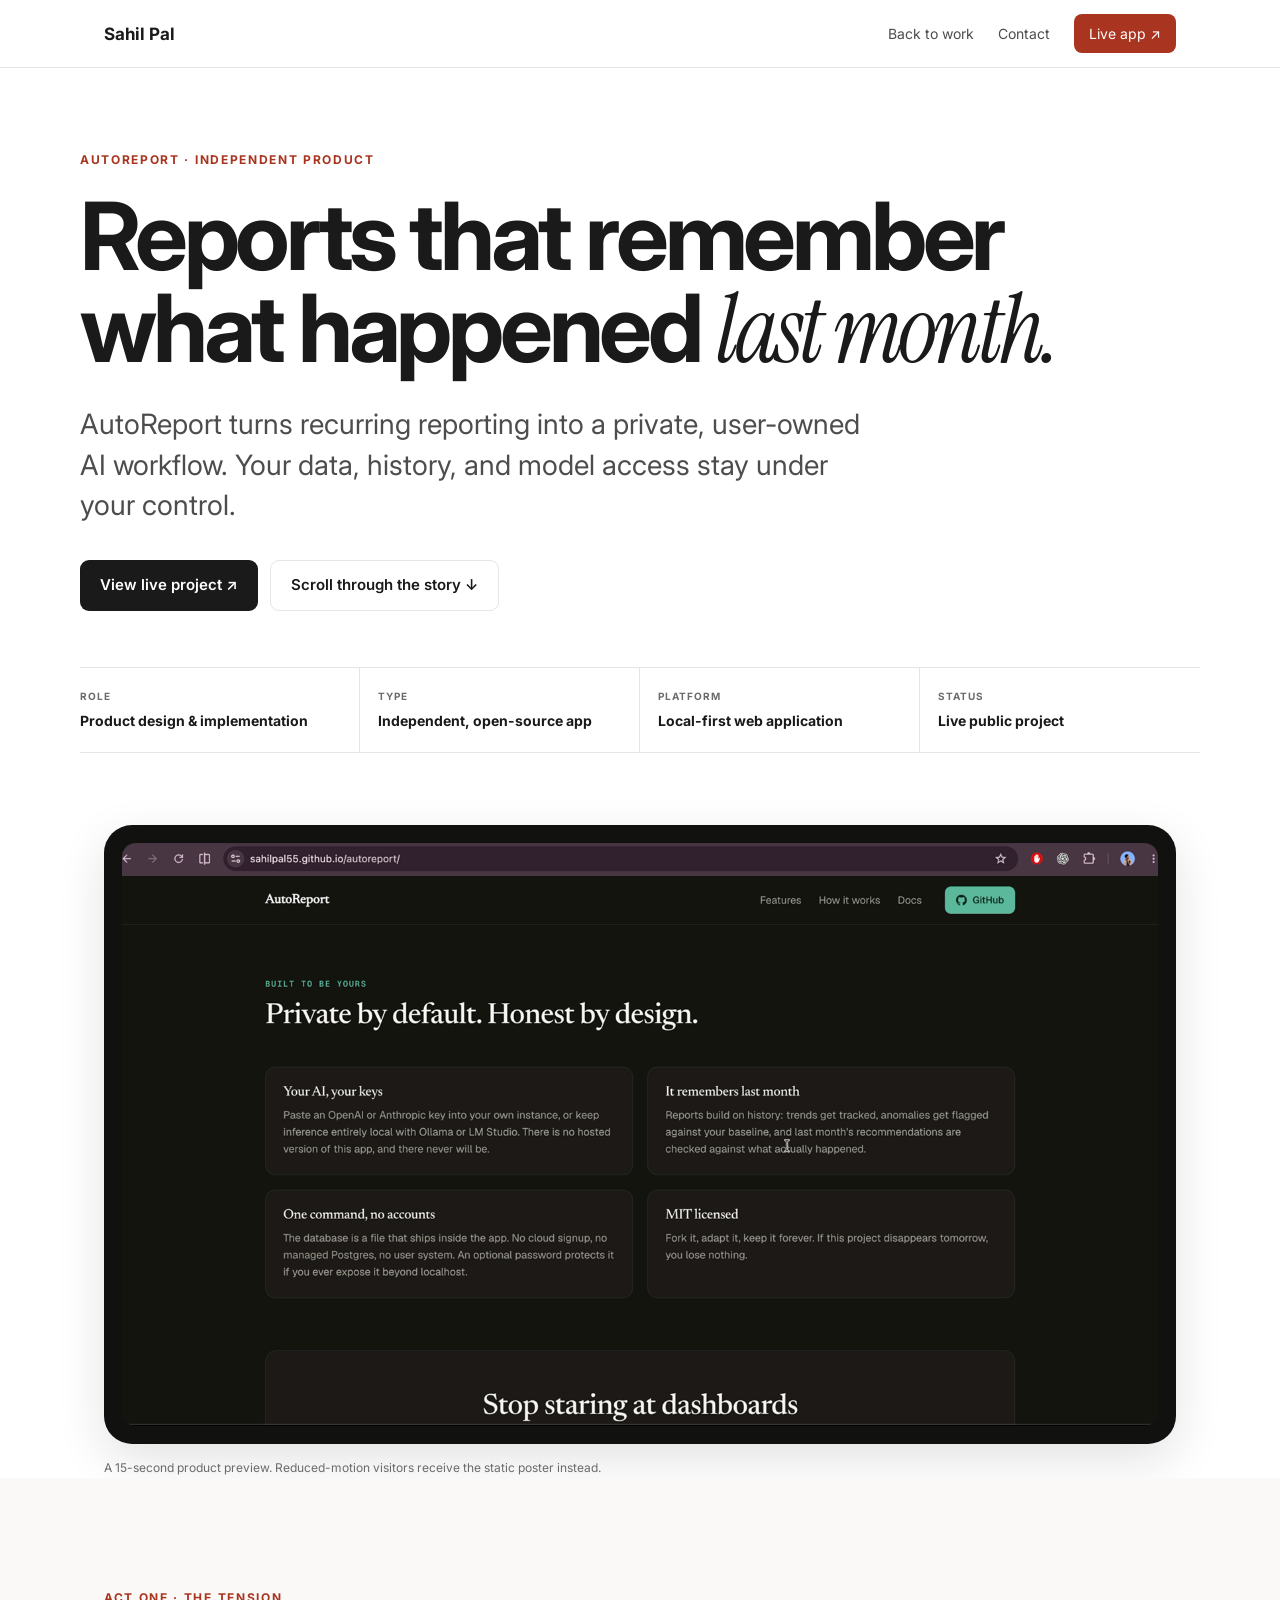
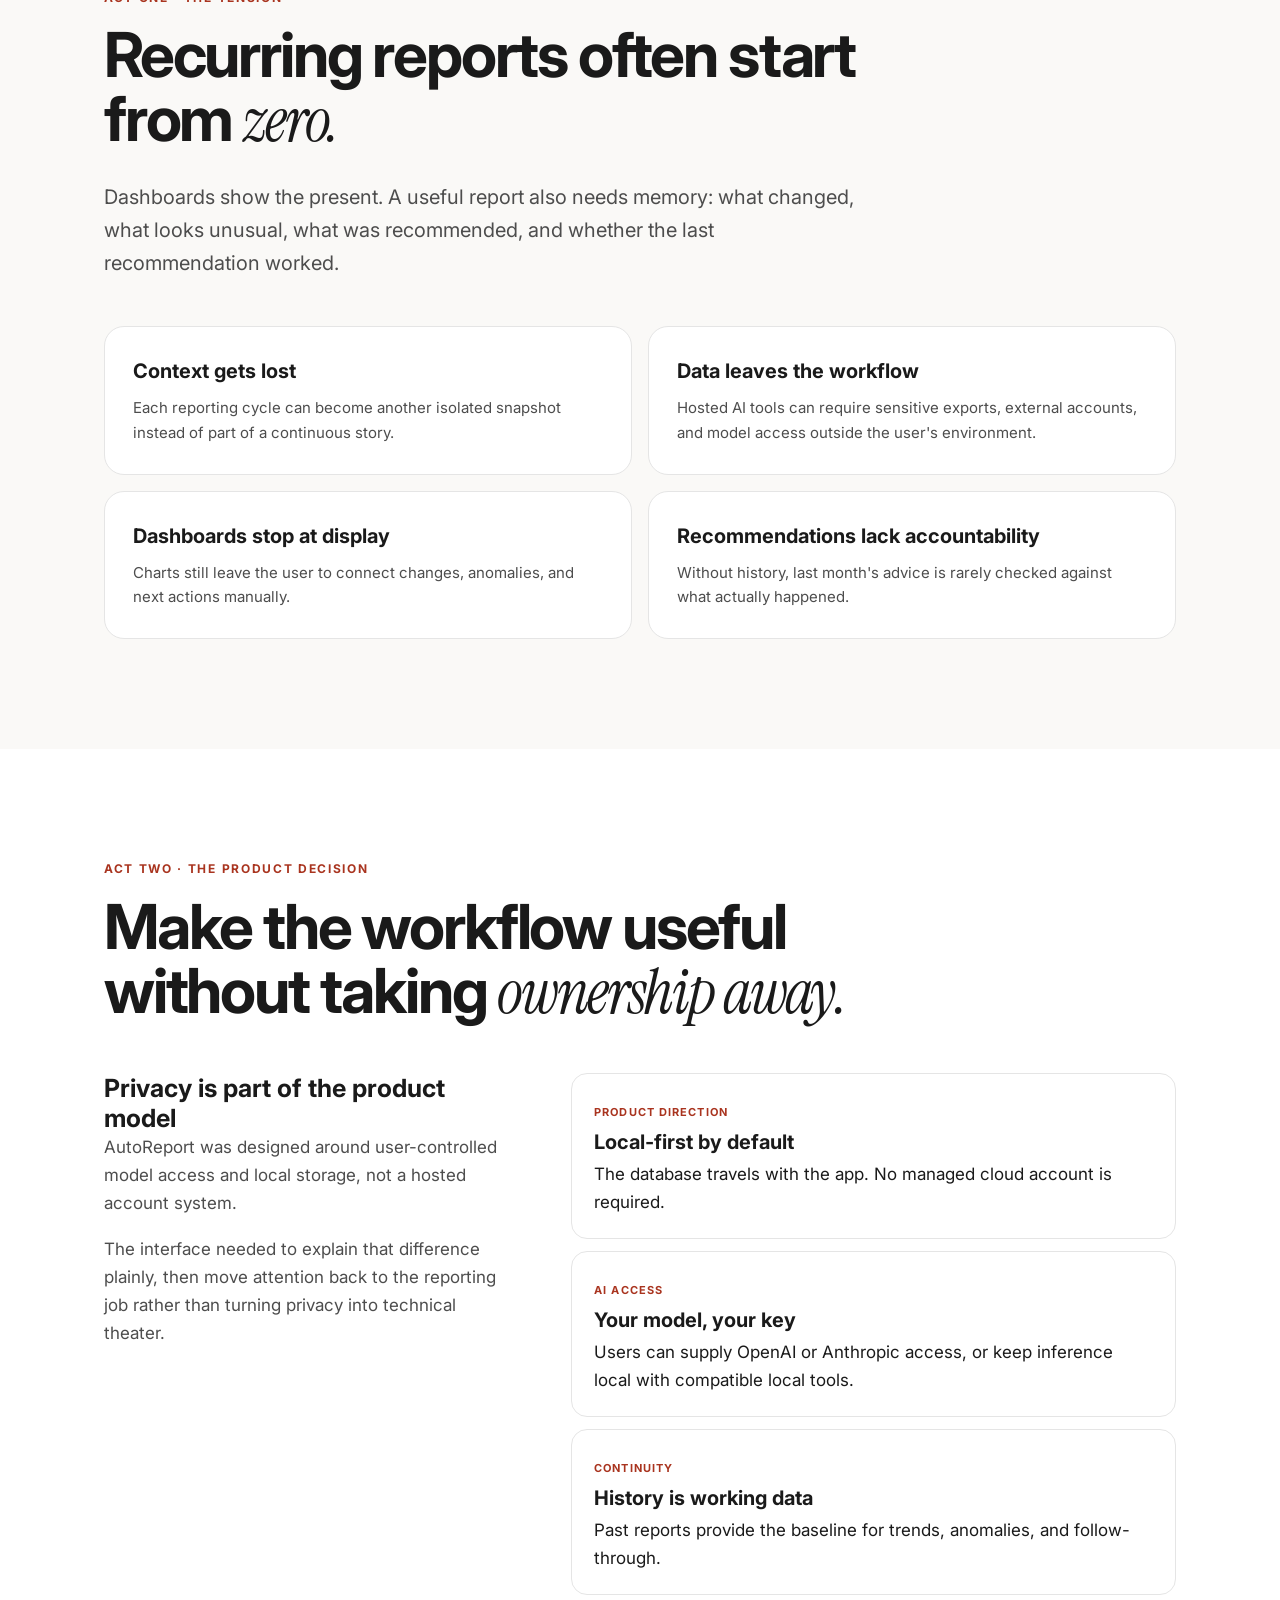
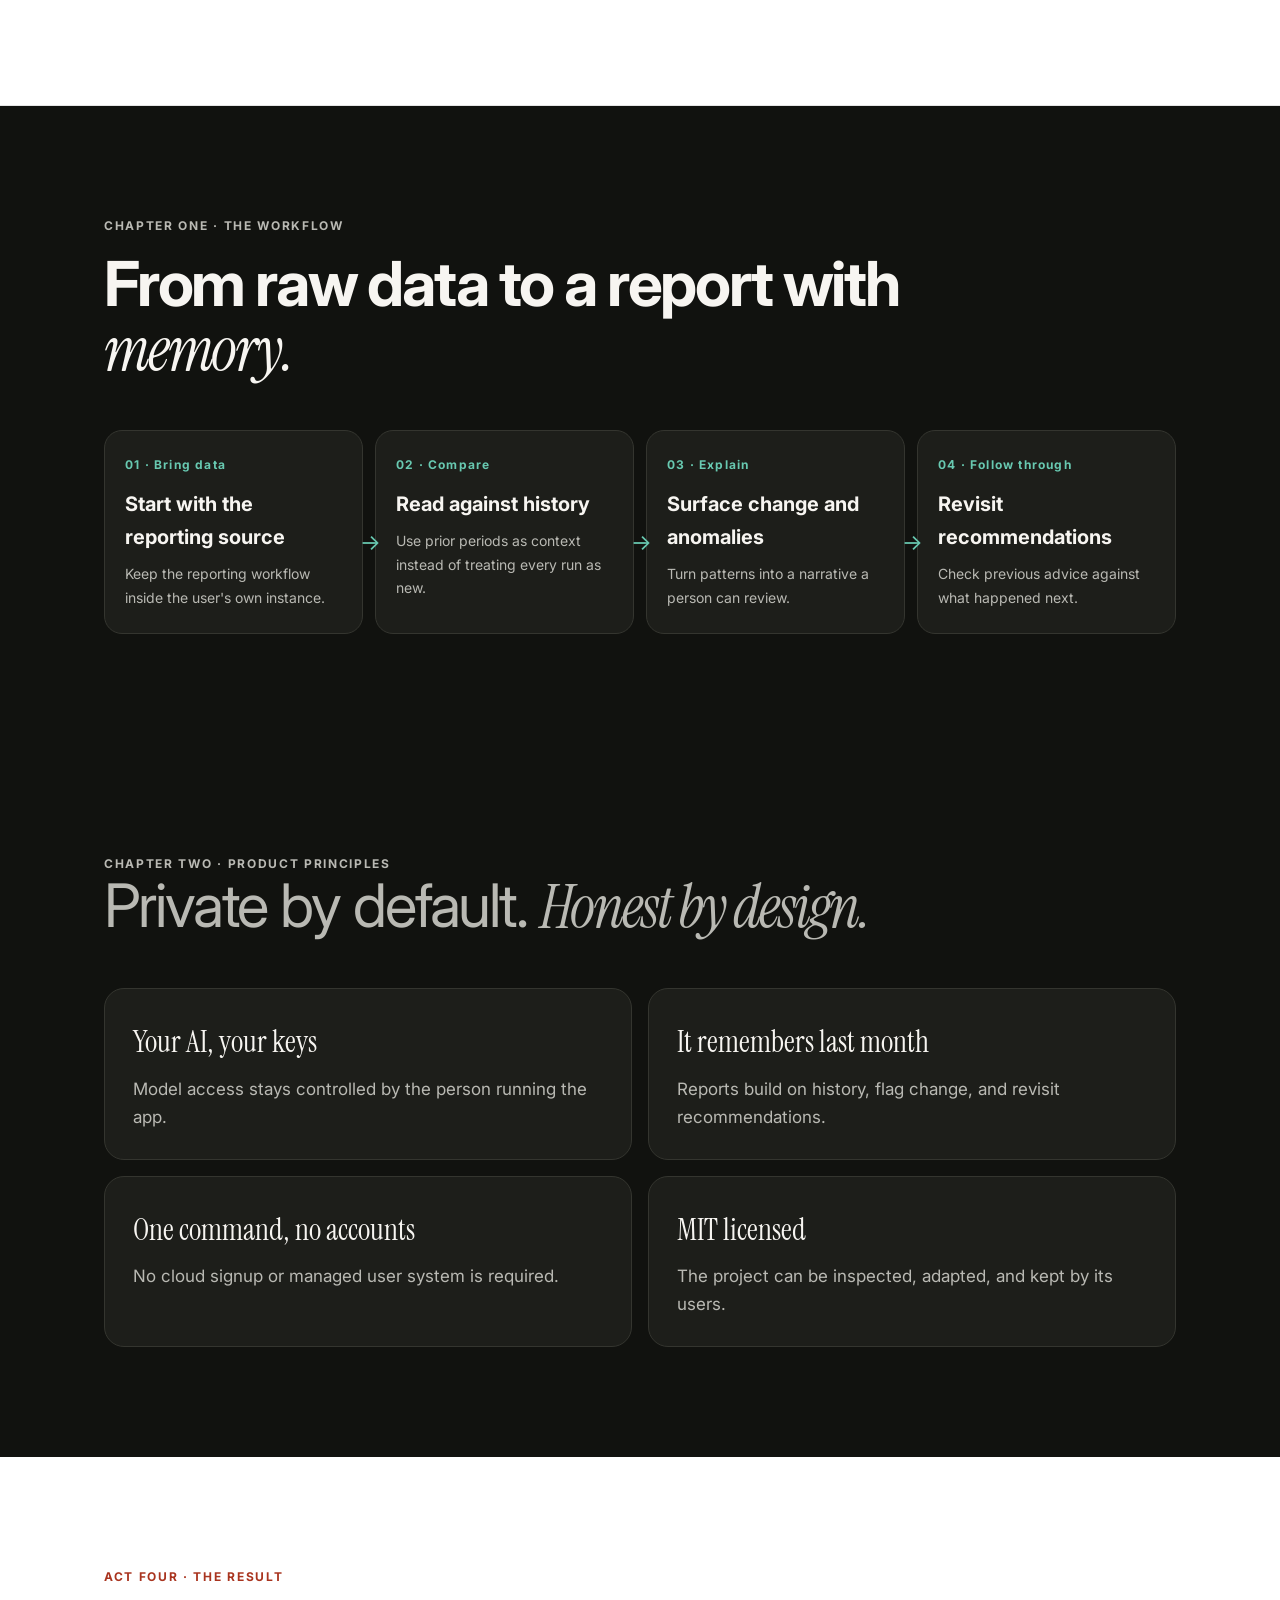
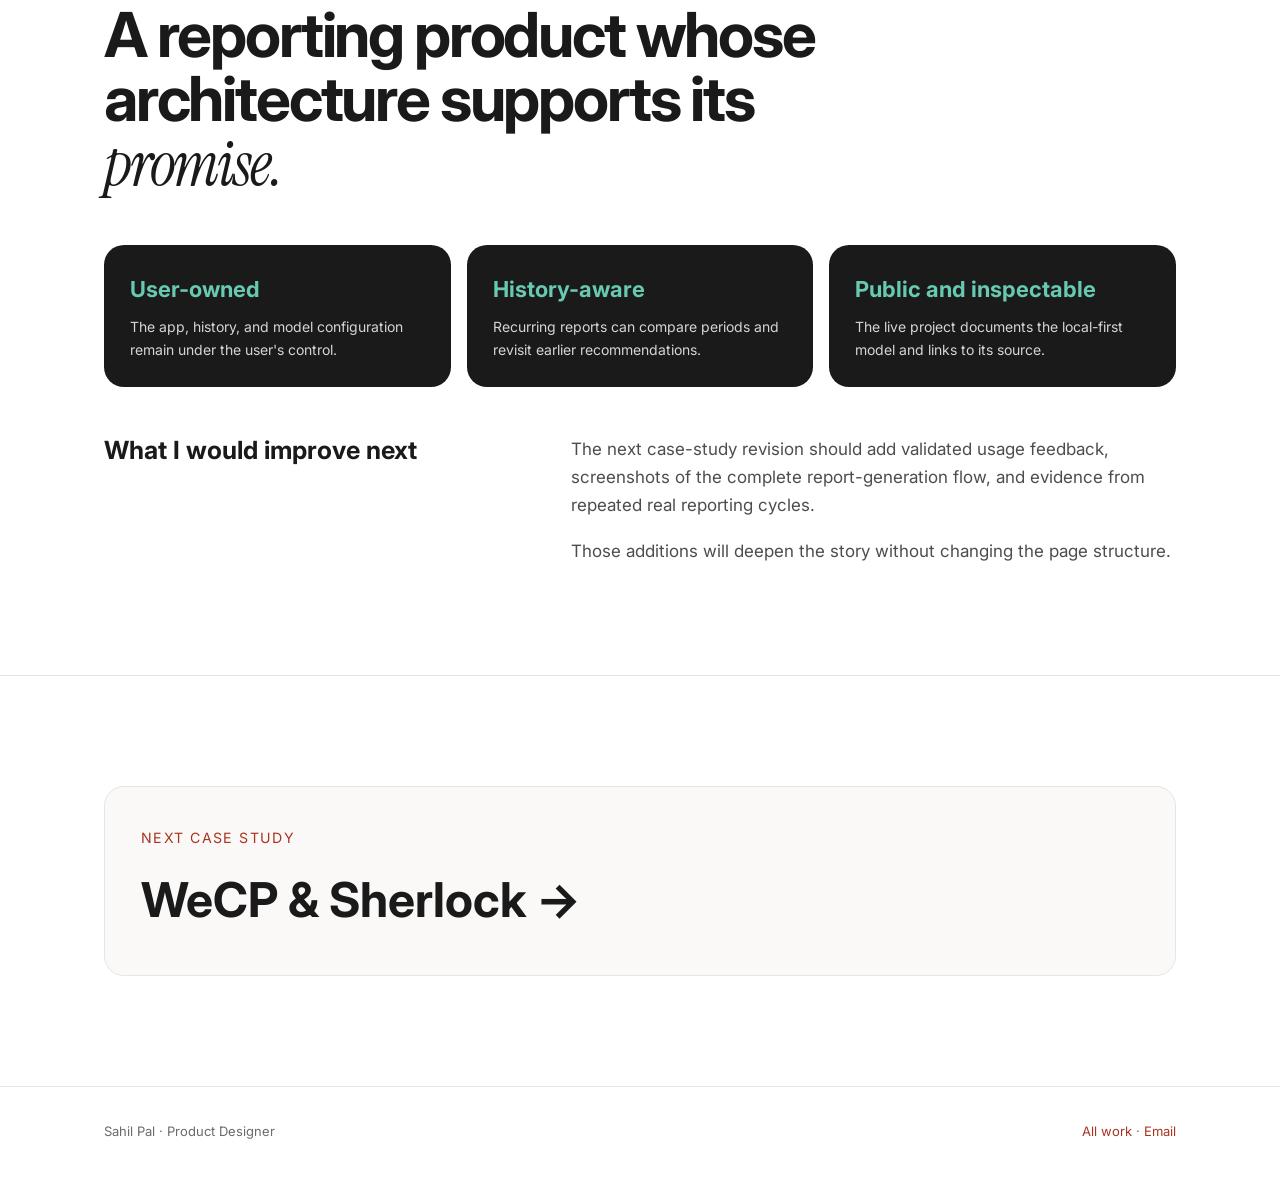
==== projects/autoreport.html @ 9469dd6c "Add visual project case studies" ====
<!DOCTYPE html>
<html lang="en">
<head>
<meta charset="UTF-8"><meta name="viewport" content="width=device-width,initial-scale=1">
<title>AutoReport Case Study · Sahil Pal</title>
<meta name="description" content="How Sahil Pal designed and built AutoReport, a private, user-owned AI workflow for recurring reporting.">
<link rel="canonical" href="https://sahilpal55.github.io/portfolio/projects/autoreport.html">
<meta property="og:title" content="AutoReport · Product Design Case Study"><meta property="og:description" content="Turning recurring reporting into a private, user-owned AI workflow."><meta property="og:image" content="https://sahilpal55.github.io/portfolio/Project%20files/autoreport-poster.png">
<link rel="preconnect" href="https://fonts.googleapis.com"><link rel="preconnect" href="https://fonts.gstatic.com" crossorigin><link href="https://fonts.googleapis.com/css2?family=Inter:wght@400;500;600;700&amp;family=Instrument+Serif:ital@1&amp;display=swap" rel="stylesheet">
<style>
:root{--bg:#fff;--tint:#faf9f7;--ink:#1a1a1a;--ink2:#4d4d4d;--ink3:#6b6b6b;--line:#e5e5e5;--accent:#a9341f;--soft:#fbe9e4;--mint:#68c9b1;--night:#11120f;--r:20px;--ease:cubic-bezier(.22,.61,.36,1);--shadow:0 16px 48px rgba(26,26,26,.12)}*{box-sizing:border-box;margin:0;padding:0}html{scroll-behavior:smooth}body{font:17px/1.65 Inter,-apple-system,BlinkMacSystemFont,"Segoe UI",sans-serif;color:var(--ink);background:var(--bg);-webkit-font-smoothing:antialiased}a{color:var(--accent);text-decoration:none}a:hover{text-decoration:underline}:focus-visible{outline:3px solid var(--accent);outline-offset:3px}::selection{background:var(--accent);color:#fff}.skip{position:fixed;left:16px;top:-80px;z-index:200;background:var(--ink);color:#fff;padding:10px 14px;border-radius:8px}.skip:focus{top:16px}.progress{position:fixed;z-index:120;left:0;top:0;width:100%;height:3px;background:var(--accent);transform:scaleX(0);transform-origin:left}nav{position:fixed;inset:0 0 auto;z-index:100;background:rgba(255,255,255,.84);backdrop-filter:blur(14px);border-bottom:1px solid var(--line)}.nav{max-width:1120px;margin:auto;padding:14px 24px;display:flex;align-items:center;justify-content:space-between;gap:24px}.brand{font-weight:700;color:var(--ink)}.navlinks{display:flex;align-items:center;gap:24px}.navlinks a{font-size:14px;color:var(--ink2)}.navcta{background:var(--accent);color:#fff!important;padding:8px 15px;border-radius:8px}.wrap{max-width:1120px;margin:auto;padding:0 24px}.hero{padding:150px 0 72px}.eyebrow,.kicker{font-size:12px;font-weight:700;letter-spacing:.14em;text-transform:uppercase;color:var(--accent)}h1{font-size:clamp(48px,8vw,94px);line-height:.98;letter-spacing:-.045em;max-width:1000px;margin:20px 0 28px}h1 em,h2 em,.quote em{font-family:"Instrument Serif",Georgia,serif;font-weight:400}.lede{font-size:clamp(20px,2.5vw,28px);line-height:1.45;max-width:800px;color:var(--ink2)}.actions{display:flex;gap:12px;flex-wrap:wrap;margin-top:34px}.btn{display:inline-flex;align-items:center;gap:8px;padding:12px 20px;border-radius:9px;font-size:15px;font-weight:600}.primary{background:var(--ink);color:#fff}.primary:hover{background:var(--accent);text-decoration:none}.ghost{border:1px solid var(--line);color:var(--ink)}.meta{display:grid;grid-template-columns:repeat(4,1fr);margin-top:56px;border-block:1px solid var(--line)}.meta div{padding:20px 18px;border-right:1px solid var(--line)}.meta div:first-child{padding-left:0}.meta div:last-child{border:0}.meta small{display:block;color:var(--ink3);text-transform:uppercase;letter-spacing:.1em;font-size:10px;font-weight:700}.meta strong{display:block;margin-top:5px;font-size:14px}.stage{background:var(--night);border-radius:28px;padding:18px;box-shadow:var(--shadow);overflow:hidden}.stage video,.stage img{width:100%;display:block;border-radius:14px;aspect-ratio:16/9;object-fit:cover;object-position:top}.fallback{display:none}.stage.failed video{display:none}.stage.failed .fallback{display:block}.caption{font-size:12px;color:var(--ink3);margin-top:14px}.section{padding:110px 0;border-bottom:1px solid var(--line)}.section.tint{background:var(--tint);border:0}.section.dark{background:var(--night);color:#f7f5f1;border:0}.section h2{font-size:clamp(36px,5vw,62px);line-height:1.03;letter-spacing:-.035em;max-width:820px;margin:16px 0 28px}.intro{font-size:20px;max-width:760px;color:var(--ink2)}.dark .intro,.dark p{color:#b9b9b3}.grid{display:grid;grid-template-columns:repeat(2,1fr);gap:16px;margin-top:46px}.card{padding:28px;border:1px solid var(--line);border-radius:var(--r);background:#fff}.card b{display:block;font-size:20px;margin-bottom:8px}.card p{color:var(--ink2);font-size:15px}.dark .card{background:#1d1e1a;border-color:#34352f}.dark .card b{color:#fff}.dark .card p{color:#b9b9b3}.split{display:grid;grid-template-columns:.8fr 1.2fr;gap:64px;align-items:start;margin-top:48px}.split h3{font-size:25px;line-height:1.2}.copy p{color:var(--ink2)}.copy p+p{margin-top:18px}.map{display:grid;gap:12px}.map article{padding:22px;border:1px solid var(--line);border-radius:16px;background:#fff}.map span{font-size:11px;text-transform:uppercase;letter-spacing:.1em;color:var(--accent);font-weight:700}.map h3{font-size:20px;margin:6px 0}.flow{display:grid;grid-template-columns:repeat(4,1fr);gap:12px;margin-top:48px}.flow article{position:relative;padding:24px 20px;min-height:190px;background:#1d1e1a;border:1px solid #34352f;border-radius:18px}.flow article:not(:last-child):after{content:'→';position:absolute;right:-19px;top:46%;z-index:2;color:var(--mint);font-size:22px}.flow b{display:block;color:var(--mint);font-size:12px;letter-spacing:.1em}.flow h3{font-size:20px;margin:14px 0 8px}.flow p{font-size:14px}.principles{display:grid;grid-template-columns:repeat(2,1fr);gap:16px;margin-top:48px}.principle{padding:28px;background:#1d1e1a;border:1px solid #34352f;border-radius:var(--r)}.principle strong{font-family:"Instrument Serif",Georgia,serif;font-size:30px;font-weight:400}.principle p{margin-top:8px}.quote{font-size:clamp(34px,5vw,60px);line-height:1.08;letter-spacing:-.035em;max-width:900px}.outcomes{display:grid;grid-template-columns:repeat(3,1fr);gap:16px;margin-top:48px}.outcome{padding:26px;border-radius:var(--r);background:var(--ink);color:#fff}.outcome b{font-size:22px;display:block;color:var(--mint)}.outcome p{color:#d5d5d5;font-size:14px;margin-top:8px}.next{display:block;padding:36px;border:1px solid var(--line);border-radius:var(--r);color:var(--ink);background:var(--tint);transition:.3s var(--ease)}.next:hover{transform:translateY(-4px);box-shadow:var(--shadow);text-decoration:none}.next small{color:var(--accent);text-transform:uppercase;letter-spacing:.1em}.next strong{display:block;font-size:clamp(28px,4vw,48px);margin-top:8px}footer{padding:34px 24px 48px;max-width:1120px;margin:auto;display:flex;justify-content:space-between;color:var(--ink3);font-size:13px}.rv{opacity:0;transform:translateY(24px);transition:.65s var(--ease)}.rv.in{opacity:1;transform:none}
@media(max-width:1100px){.split{grid-template-columns:1fr;gap:32px}.section{padding:88px 0}.meta{grid-template-columns:repeat(2,1fr)}.meta div:nth-child(2){border-right:0}.flow{grid-template-columns:1fr 1fr}.flow article:nth-child(2):after{display:none}}
@media(max-width:720px){body{font-size:16px}.navlinks a:not(.navcta){display:none}.hero{padding-top:120px}.meta,.grid,.principles,.outcomes,.flow{grid-template-columns:1fr}.meta div{border-right:0!important;border-bottom:1px solid var(--line);padding-left:0}.meta div:last-child{border-bottom:0}.flow article:after{display:none!important}.stage{padding:8px;border-radius:18px}.section{padding:72px 0}.wrap{padding-inline:18px}footer{flex-direction:column;gap:8px}}
@media(prefers-reduced-motion:reduce){html{scroll-behavior:auto}.rv{opacity:1;transform:none;transition:none}*{animation:none!important;transition-duration:.01ms!important}}
</style>
</head>
<body><a class="skip" href="#story">Skip to case study</a><div class="progress" aria-hidden="true"></div>
<nav aria-label="Primary"><div class="nav"><a class="brand" href="../portfolio.html">Sahil Pal</a><div class="navlinks"><a href="../portfolio.html#projects">Back to work</a><a href="../portfolio.html#contact">Contact</a><a class="navcta" href="https://sahilpal55.github.io/autoreport/" target="_blank" rel="noopener">Live app ↗</a></div></div></nav>
<main id="story"><header class="hero wrap rv"><p class="eyebrow">AutoReport · Independent product</p><h1>Reports that remember what happened <em>last month.</em></h1><p class="lede">AutoReport turns recurring reporting into a private, user-owned AI workflow. Your data, history, and model access stay under your control.</p><div class="actions"><a class="btn primary" href="https://sahilpal55.github.io/autoreport/" target="_blank" rel="noopener">View live project ↗</a><a class="btn ghost" href="#tension">Scroll through the story ↓</a></div><div class="meta"><div><small>Role</small><strong>Product design &amp; implementation</strong></div><div><small>Type</small><strong>Independent, open-source app</strong></div><div><small>Platform</small><strong>Local-first web application</strong></div><div><small>Status</small><strong>Live public project</strong></div></div></header>
<section class="wrap rv"><div class="stage"><video muted loop autoplay playsinline preload="metadata" poster="../Project files/autoreport-poster.png" aria-label="AutoReport product and public-site preview"><source src="../Project files/autoreport-preview.m4v" type="video/mp4"></video><img class="fallback" src="../Project files/autoreport-poster.png" alt="AutoReport privacy principles and product website"></div><p class="caption">A 15-second product preview. Reduced-motion visitors receive the static poster instead.</p></section>
<section class="section tint" id="tension"><div class="wrap rv"><p class="kicker">Act one · The tension</p><h2>Recurring reports often start from <em>zero.</em></h2><p class="intro">Dashboards show the present. A useful report also needs memory: what changed, what looks unusual, what was recommended, and whether the last recommendation worked.</p><div class="grid"><article class="card"><b>Context gets lost</b><p>Each reporting cycle can become another isolated snapshot instead of part of a continuous story.</p></article><article class="card"><b>Data leaves the workflow</b><p>Hosted AI tools can require sensitive exports, external accounts, and model access outside the user's environment.</p></article><article class="card"><b>Dashboards stop at display</b><p>Charts still leave the user to connect changes, anomalies, and next actions manually.</p></article><article class="card"><b>Recommendations lack accountability</b><p>Without history, last month's advice is rarely checked against what actually happened.</p></article></div></div></section>
<section class="section"><div class="wrap rv"><p class="kicker">Act two · The product decision</p><h2>Make the workflow useful without taking <em>ownership away.</em></h2><div class="split"><div class="copy"><h3>Privacy is part of the product model</h3><p>AutoReport was designed around user-controlled model access and local storage, not a hosted account system.</p><p>The interface needed to explain that difference plainly, then move attention back to the reporting job rather than turning privacy into technical theater.</p></div><div class="map"><article><span>Product direction</span><h3>Local-first by default</h3><p>The database travels with the app. No managed cloud account is required.</p></article><article><span>AI access</span><h3>Your model, your key</h3><p>Users can supply OpenAI or Anthropic access, or keep inference local with compatible local tools.</p></article><article><span>Continuity</span><h3>History is working data</h3><p>Past reports provide the baseline for trends, anomalies, and follow-through.</p></article></div></div></div></section>
<section class="section dark"><div class="wrap rv"><p class="kicker">Chapter one · The workflow</p><h2>From raw data to a report with <em>memory.</em></h2><div class="flow"><article><b>01 · Bring data</b><h3>Start with the reporting source</h3><p>Keep the reporting workflow inside the user's own instance.</p></article><article><b>02 · Compare</b><h3>Read against history</h3><p>Use prior periods as context instead of treating every run as new.</p></article><article><b>03 · Explain</b><h3>Surface change and anomalies</h3><p>Turn patterns into a narrative a person can review.</p></article><article><b>04 · Follow through</b><h3>Revisit recommendations</h3><p>Check previous advice against what happened next.</p></article></div></div></section>
<section class="section dark"><div class="wrap rv"><p class="kicker">Chapter two · Product principles</p><p class="quote">Private by default. <em>Honest by design.</em></p><div class="principles"><article class="principle"><strong>Your AI, your keys</strong><p>Model access stays controlled by the person running the app.</p></article><article class="principle"><strong>It remembers last month</strong><p>Reports build on history, flag change, and revisit recommendations.</p></article><article class="principle"><strong>One command, no accounts</strong><p>No cloud signup or managed user system is required.</p></article><article class="principle"><strong>MIT licensed</strong><p>The project can be inspected, adapted, and kept by its users.</p></article></div></div></section>
<section class="section"><div class="wrap rv"><p class="kicker">Act four · The result</p><h2>A reporting product whose architecture supports its <em>promise.</em></h2><div class="outcomes"><article class="outcome"><b>User-owned</b><p>The app, history, and model configuration remain under the user's control.</p></article><article class="outcome"><b>History-aware</b><p>Recurring reports can compare periods and revisit earlier recommendations.</p></article><article class="outcome"><b>Public and inspectable</b><p>The live project documents the local-first model and links to its source.</p></article></div><div class="split"><div><h3>What I would improve next</h3></div><div class="copy"><p>The next case-study revision should add validated usage feedback, screenshots of the complete report-generation flow, and evidence from repeated real reporting cycles.</p><p>Those additions will deepen the story without changing the page structure.</p></div></div></div></section>
<section class="section"><div class="wrap rv"><a class="next" href="wecp-sherlock.html"><small>Next case study</small><strong>WeCP &amp; Sherlock →</strong></a></div></section></main>
<footer><span>Sahil Pal · Product Designer</span><span><a href="../portfolio.html#projects">All work</a> · <a href="mailto:sahilpal55@gmail.com">Email</a></span></footer>
<script>(function(){var reduced=matchMedia('(prefers-reduced-motion: reduce)').matches,bar=document.querySelector('.progress');document.querySelectorAll('video').forEach(function(v){function fail(){v.parentElement.classList.add('failed')}v.addEventListener('error',fail);if(reduced){v.pause();v.removeAttribute('autoplay')}setTimeout(function(){if(v.readyState<2)fail()},1800)});function progress(){var m=document.documentElement.scrollHeight-innerHeight;bar.style.transform='scaleX('+(m?Math.min(scrollY/m,1):0)+')'}addEventListener('scroll',progress,{passive:true});progress();if(reduced||!('IntersectionObserver'in window)){document.querySelectorAll('.rv').forEach(function(e){e.classList.add('in')});return}var io=new IntersectionObserver(function(es){es.forEach(function(e){if(e.isIntersecting){e.target.classList.add('in');io.unobserve(e.target)}})},{threshold:.1});document.querySelectorAll('.rv').forEach(function(e){io.observe(e)})})();</script>
</body></html>
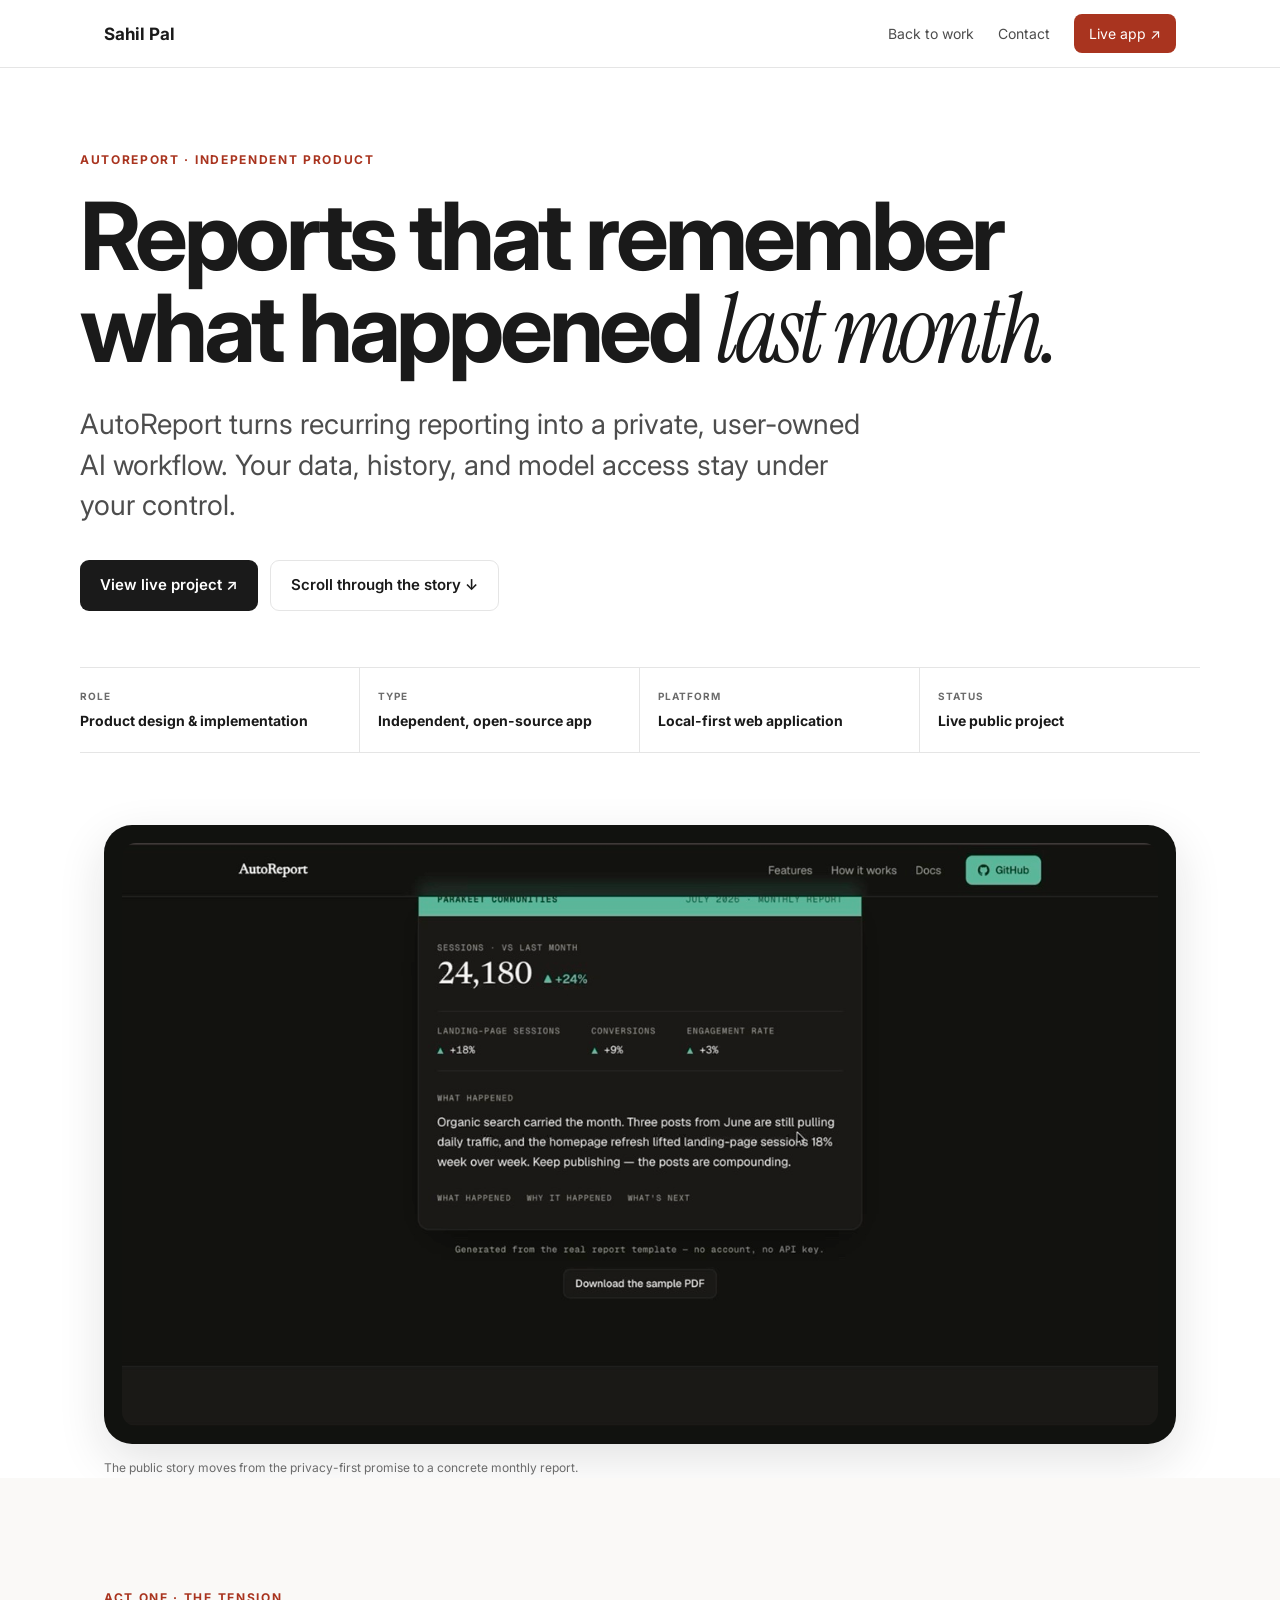
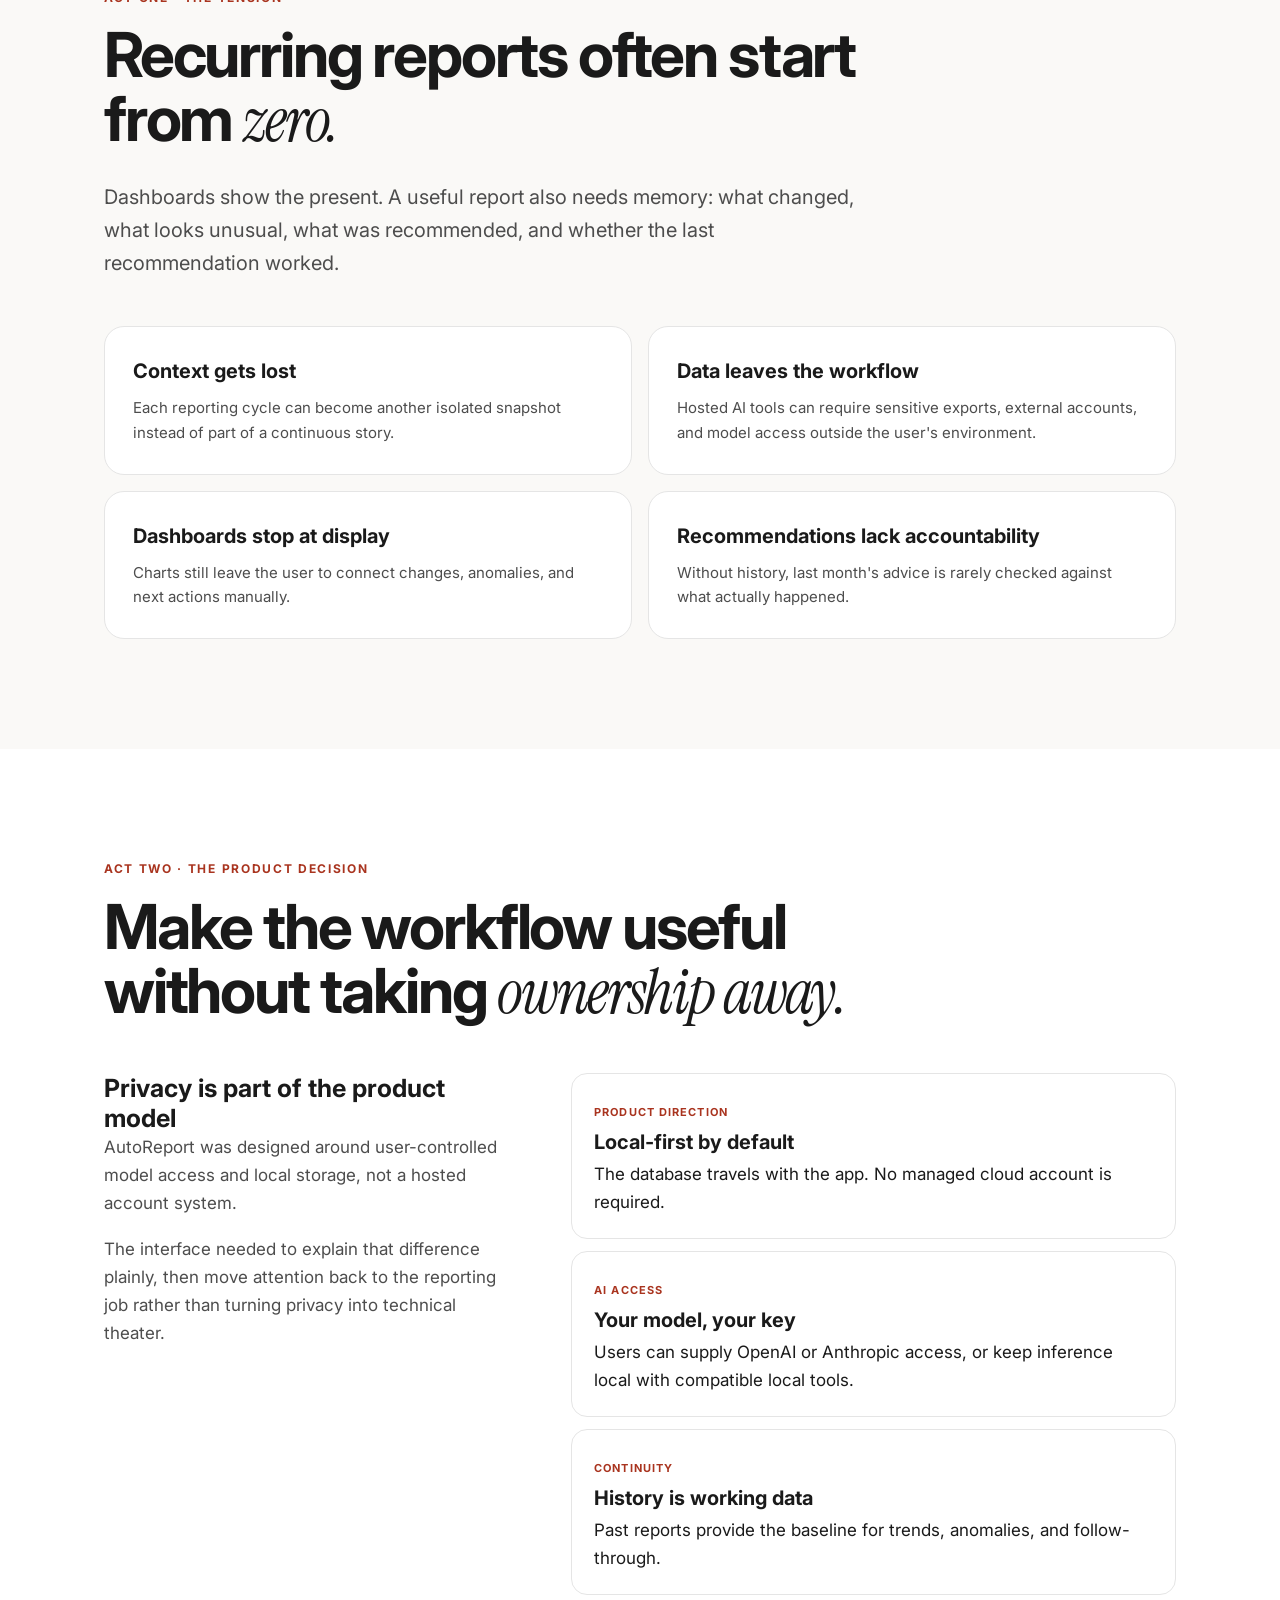
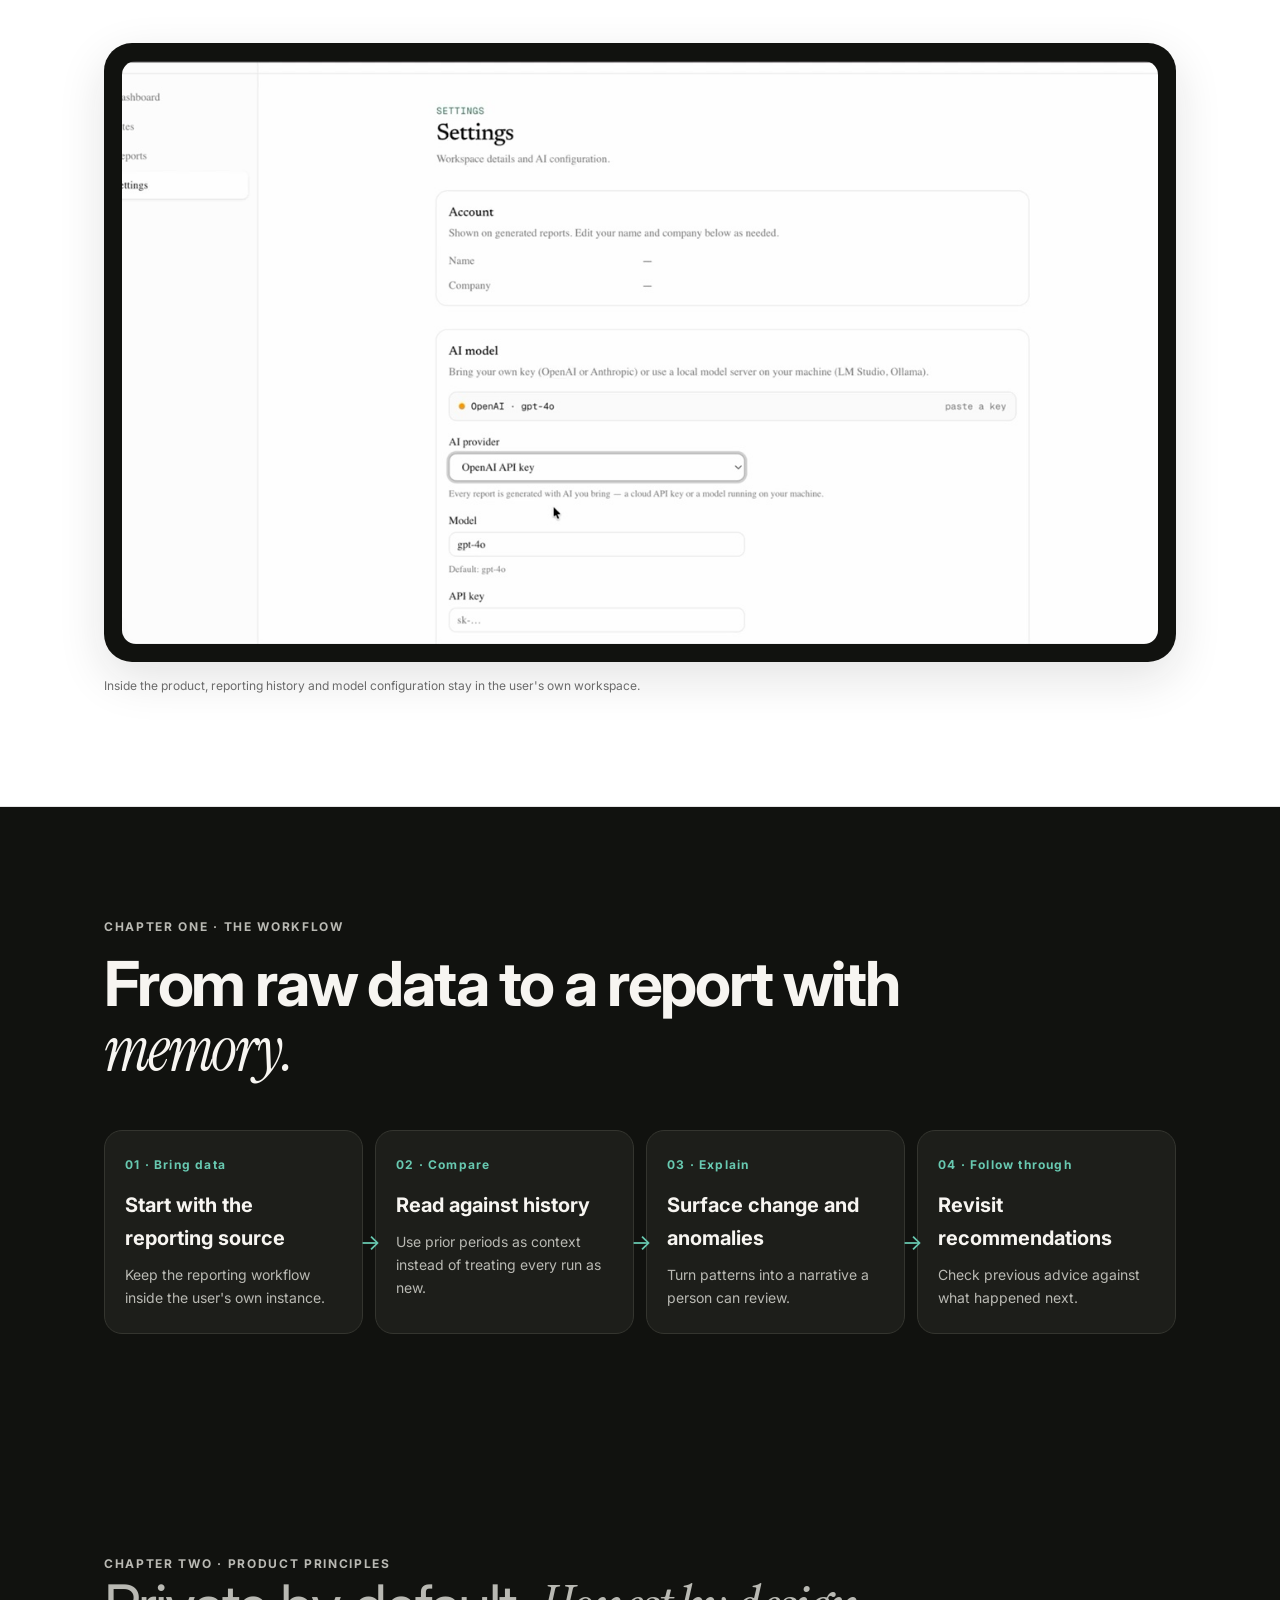
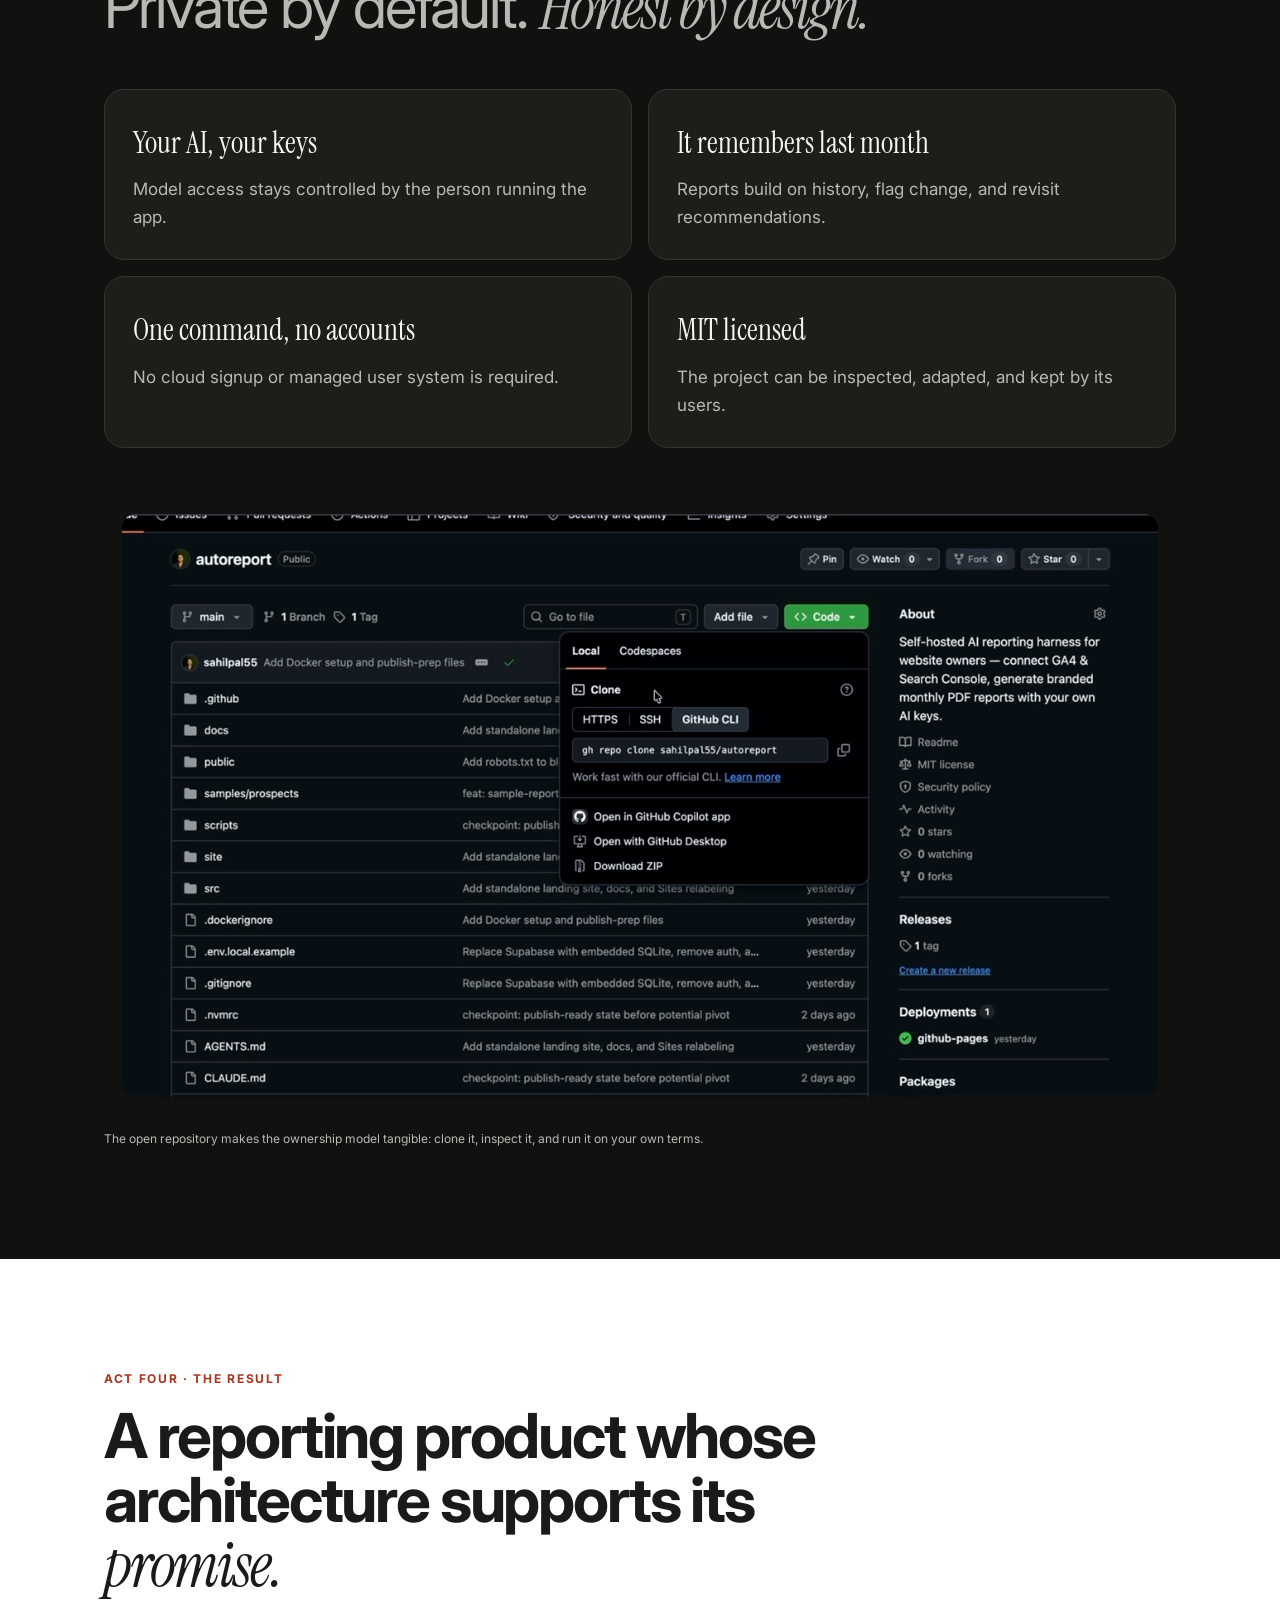
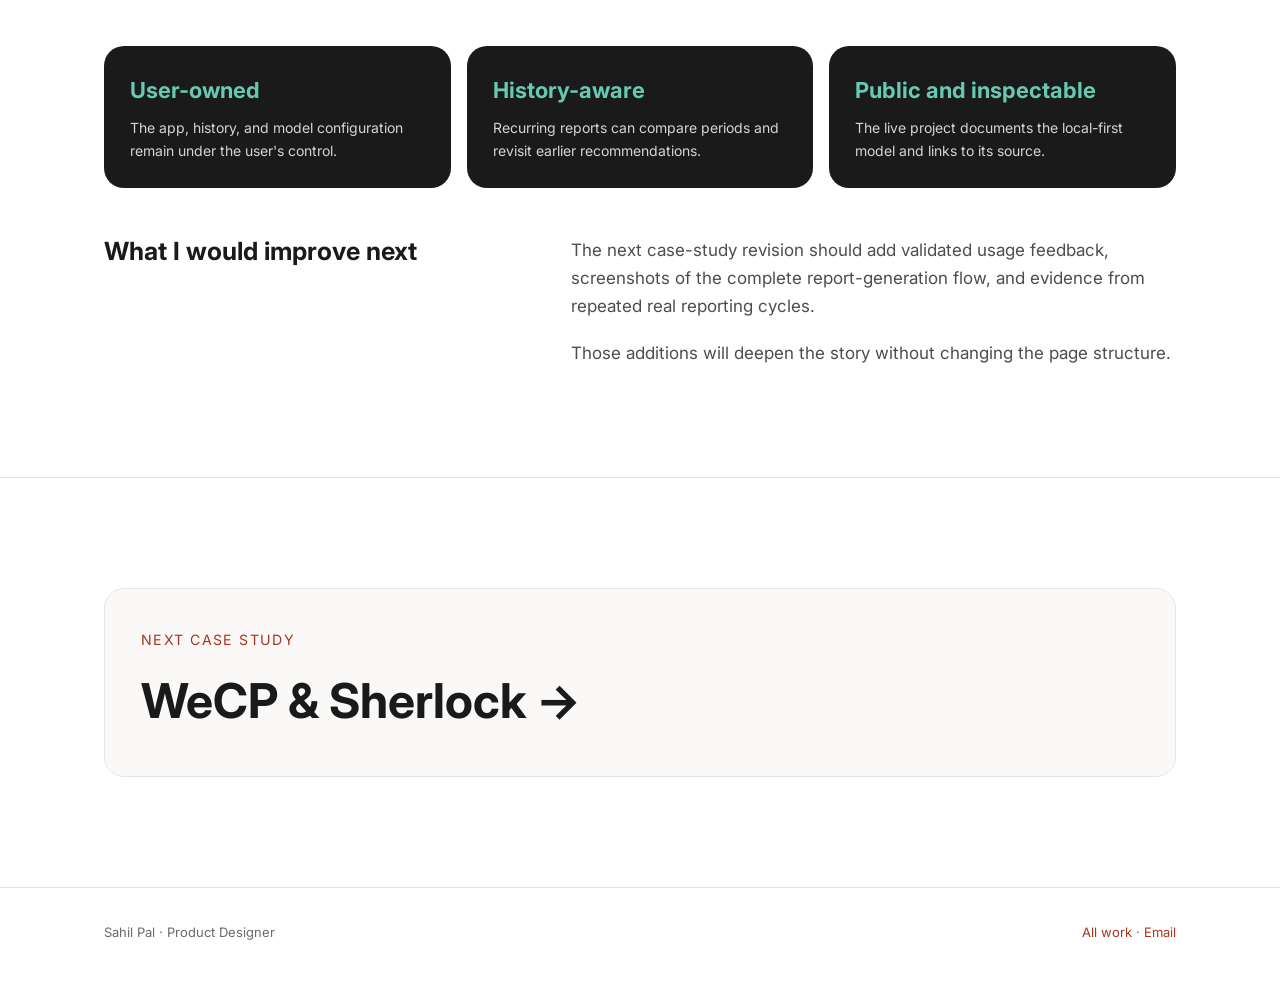
==== commit 92064aac: "Refresh project media and gallery layout" ====
--- a/projects/autoreport.html
+++ b/projects/autoreport.html
@@ -3,27 +3,28 @@
 <head>
 <meta charset="UTF-8"><meta name="viewport" content="width=device-width,initial-scale=1">
 <title>AutoReport Case Study · Sahil Pal</title>
+<link rel="icon" type="image/svg+xml" href="../favicon.svg"><meta name="theme-color" content="#A9341F">
 <meta name="description" content="How Sahil Pal designed and built AutoReport, a private, user-owned AI workflow for recurring reporting.">
 <link rel="canonical" href="https://sahilpal55.github.io/portfolio/projects/autoreport.html">
 <meta property="og:title" content="AutoReport · Product Design Case Study"><meta property="og:description" content="Turning recurring reporting into a private, user-owned AI workflow."><meta property="og:image" content="https://sahilpal55.github.io/portfolio/Project%20files/autoreport-poster.png">
 <link rel="preconnect" href="https://fonts.googleapis.com"><link rel="preconnect" href="https://fonts.gstatic.com" crossorigin><link href="https://fonts.googleapis.com/css2?family=Inter:wght@400;500;600;700&amp;family=Instrument+Serif:ital@1&amp;display=swap" rel="stylesheet">
 <style>
-:root{--bg:#fff;--tint:#faf9f7;--ink:#1a1a1a;--ink2:#4d4d4d;--ink3:#6b6b6b;--line:#e5e5e5;--accent:#a9341f;--soft:#fbe9e4;--mint:#68c9b1;--night:#11120f;--r:20px;--ease:cubic-bezier(.22,.61,.36,1);--shadow:0 16px 48px rgba(26,26,26,.12)}*{box-sizing:border-box;margin:0;padding:0}html{scroll-behavior:smooth}body{font:17px/1.65 Inter,-apple-system,BlinkMacSystemFont,"Segoe UI",sans-serif;color:var(--ink);background:var(--bg);-webkit-font-smoothing:antialiased}a{color:var(--accent);text-decoration:none}a:hover{text-decoration:underline}:focus-visible{outline:3px solid var(--accent);outline-offset:3px}::selection{background:var(--accent);color:#fff}.skip{position:fixed;left:16px;top:-80px;z-index:200;background:var(--ink);color:#fff;padding:10px 14px;border-radius:8px}.skip:focus{top:16px}.progress{position:fixed;z-index:120;left:0;top:0;width:100%;height:3px;background:var(--accent);transform:scaleX(0);transform-origin:left}nav{position:fixed;inset:0 0 auto;z-index:100;background:rgba(255,255,255,.84);backdrop-filter:blur(14px);border-bottom:1px solid var(--line)}.nav{max-width:1120px;margin:auto;padding:14px 24px;display:flex;align-items:center;justify-content:space-between;gap:24px}.brand{font-weight:700;color:var(--ink)}.navlinks{display:flex;align-items:center;gap:24px}.navlinks a{font-size:14px;color:var(--ink2)}.navcta{background:var(--accent);color:#fff!important;padding:8px 15px;border-radius:8px}.wrap{max-width:1120px;margin:auto;padding:0 24px}.hero{padding:150px 0 72px}.eyebrow,.kicker{font-size:12px;font-weight:700;letter-spacing:.14em;text-transform:uppercase;color:var(--accent)}h1{font-size:clamp(48px,8vw,94px);line-height:.98;letter-spacing:-.045em;max-width:1000px;margin:20px 0 28px}h1 em,h2 em,.quote em{font-family:"Instrument Serif",Georgia,serif;font-weight:400}.lede{font-size:clamp(20px,2.5vw,28px);line-height:1.45;max-width:800px;color:var(--ink2)}.actions{display:flex;gap:12px;flex-wrap:wrap;margin-top:34px}.btn{display:inline-flex;align-items:center;gap:8px;padding:12px 20px;border-radius:9px;font-size:15px;font-weight:600}.primary{background:var(--ink);color:#fff}.primary:hover{background:var(--accent);text-decoration:none}.ghost{border:1px solid var(--line);color:var(--ink)}.meta{display:grid;grid-template-columns:repeat(4,1fr);margin-top:56px;border-block:1px solid var(--line)}.meta div{padding:20px 18px;border-right:1px solid var(--line)}.meta div:first-child{padding-left:0}.meta div:last-child{border:0}.meta small{display:block;color:var(--ink3);text-transform:uppercase;letter-spacing:.1em;font-size:10px;font-weight:700}.meta strong{display:block;margin-top:5px;font-size:14px}.stage{background:var(--night);border-radius:28px;padding:18px;box-shadow:var(--shadow);overflow:hidden}.stage video,.stage img{width:100%;display:block;border-radius:14px;aspect-ratio:16/9;object-fit:cover;object-position:top}.fallback{display:none}.stage.failed video{display:none}.stage.failed .fallback{display:block}.caption{font-size:12px;color:var(--ink3);margin-top:14px}.section{padding:110px 0;border-bottom:1px solid var(--line)}.section.tint{background:var(--tint);border:0}.section.dark{background:var(--night);color:#f7f5f1;border:0}.section h2{font-size:clamp(36px,5vw,62px);line-height:1.03;letter-spacing:-.035em;max-width:820px;margin:16px 0 28px}.intro{font-size:20px;max-width:760px;color:var(--ink2)}.dark .intro,.dark p{color:#b9b9b3}.grid{display:grid;grid-template-columns:repeat(2,1fr);gap:16px;margin-top:46px}.card{padding:28px;border:1px solid var(--line);border-radius:var(--r);background:#fff}.card b{display:block;font-size:20px;margin-bottom:8px}.card p{color:var(--ink2);font-size:15px}.dark .card{background:#1d1e1a;border-color:#34352f}.dark .card b{color:#fff}.dark .card p{color:#b9b9b3}.split{display:grid;grid-template-columns:.8fr 1.2fr;gap:64px;align-items:start;margin-top:48px}.split h3{font-size:25px;line-height:1.2}.copy p{color:var(--ink2)}.copy p+p{margin-top:18px}.map{display:grid;gap:12px}.map article{padding:22px;border:1px solid var(--line);border-radius:16px;background:#fff}.map span{font-size:11px;text-transform:uppercase;letter-spacing:.1em;color:var(--accent);font-weight:700}.map h3{font-size:20px;margin:6px 0}.flow{display:grid;grid-template-columns:repeat(4,1fr);gap:12px;margin-top:48px}.flow article{position:relative;padding:24px 20px;min-height:190px;background:#1d1e1a;border:1px solid #34352f;border-radius:18px}.flow article:not(:last-child):after{content:'→';position:absolute;right:-19px;top:46%;z-index:2;color:var(--mint);font-size:22px}.flow b{display:block;color:var(--mint);font-size:12px;letter-spacing:.1em}.flow h3{font-size:20px;margin:14px 0 8px}.flow p{font-size:14px}.principles{display:grid;grid-template-columns:repeat(2,1fr);gap:16px;margin-top:48px}.principle{padding:28px;background:#1d1e1a;border:1px solid #34352f;border-radius:var(--r)}.principle strong{font-family:"Instrument Serif",Georgia,serif;font-size:30px;font-weight:400}.principle p{margin-top:8px}.quote{font-size:clamp(34px,5vw,60px);line-height:1.08;letter-spacing:-.035em;max-width:900px}.outcomes{display:grid;grid-template-columns:repeat(3,1fr);gap:16px;margin-top:48px}.outcome{padding:26px;border-radius:var(--r);background:var(--ink);color:#fff}.outcome b{font-size:22px;display:block;color:var(--mint)}.outcome p{color:#d5d5d5;font-size:14px;margin-top:8px}.next{display:block;padding:36px;border:1px solid var(--line);border-radius:var(--r);color:var(--ink);background:var(--tint);transition:.3s var(--ease)}.next:hover{transform:translateY(-4px);box-shadow:var(--shadow);text-decoration:none}.next small{color:var(--accent);text-transform:uppercase;letter-spacing:.1em}.next strong{display:block;font-size:clamp(28px,4vw,48px);margin-top:8px}footer{padding:34px 24px 48px;max-width:1120px;margin:auto;display:flex;justify-content:space-between;color:var(--ink3);font-size:13px}.rv{opacity:0;transform:translateY(24px);transition:.65s var(--ease)}.rv.in{opacity:1;transform:none}
+:root{--bg:#fff;--tint:#faf9f7;--ink:#1a1a1a;--ink2:#4d4d4d;--ink3:#6b6b6b;--line:#e5e5e5;--accent:#a9341f;--soft:#fbe9e4;--mint:#68c9b1;--night:#11120f;--r:20px;--ease:cubic-bezier(.22,.61,.36,1);--shadow:0 16px 48px rgba(26,26,26,.12)}*{box-sizing:border-box;margin:0;padding:0}html{scroll-behavior:smooth}body{font:17px/1.65 Inter,-apple-system,BlinkMacSystemFont,"Segoe UI",sans-serif;color:var(--ink);background:var(--bg);-webkit-font-smoothing:antialiased}a{color:var(--accent);text-decoration:none}a:hover{text-decoration:underline}:focus-visible{outline:3px solid var(--accent);outline-offset:3px}::selection{background:var(--accent);color:#fff}.skip{position:fixed;left:16px;top:-80px;z-index:200;background:var(--ink);color:#fff;padding:10px 14px;border-radius:8px}.skip:focus{top:16px}.progress{position:fixed;z-index:120;left:0;top:0;width:100%;height:3px;background:var(--accent);transform:scaleX(0);transform-origin:left}nav{position:fixed;inset:0 0 auto;z-index:100;background:rgba(255,255,255,.84);backdrop-filter:blur(14px);border-bottom:1px solid var(--line)}.nav{max-width:1120px;margin:auto;padding:14px 24px;display:flex;align-items:center;justify-content:space-between;gap:24px}.brand{font-weight:700;color:var(--ink)}.navlinks{display:flex;align-items:center;gap:24px}.navlinks a{font-size:14px;color:var(--ink2)}.navcta{background:var(--accent);color:#fff!important;padding:8px 15px;border-radius:8px}.wrap{max-width:1120px;margin:auto;padding:0 24px}.hero{padding:150px 0 72px}.eyebrow,.kicker{font-size:12px;font-weight:700;letter-spacing:.14em;text-transform:uppercase;color:var(--accent)}h1{font-size:clamp(48px,8vw,94px);line-height:.98;letter-spacing:-.045em;max-width:1000px;margin:20px 0 28px}h1 em,h2 em,.quote em{font-family:"Instrument Serif",Georgia,serif;font-weight:400}.lede{font-size:clamp(20px,2.5vw,28px);line-height:1.45;max-width:800px;color:var(--ink2)}.actions{display:flex;gap:12px;flex-wrap:wrap;margin-top:34px}.btn{display:inline-flex;align-items:center;gap:8px;padding:12px 20px;border-radius:9px;font-size:15px;font-weight:600}.primary{background:var(--ink);color:#fff}.primary:hover{background:var(--accent);text-decoration:none}.ghost{border:1px solid var(--line);color:var(--ink)}.meta{display:grid;grid-template-columns:repeat(4,1fr);margin-top:56px;border-block:1px solid var(--line)}.meta div{padding:20px 18px;border-right:1px solid var(--line)}.meta div:first-child{padding-left:0}.meta div:last-child{border:0}.meta small{display:block;color:var(--ink3);text-transform:uppercase;letter-spacing:.1em;font-size:10px;font-weight:700}.meta strong{display:block;margin-top:5px;font-size:14px}.stage{background:var(--night);border-radius:28px;padding:18px;box-shadow:var(--shadow);overflow:hidden}.stage video,.stage img{width:100%;display:block;border-radius:14px;aspect-ratio:16/9;object-fit:cover;object-position:top}.fallback{display:none}.stage.failed video{display:none}.stage.failed .fallback{display:block}.media-story{margin-top:48px}.dark .caption{color:#b9b9b3}.caption{font-size:12px;color:var(--ink3);margin-top:14px}.section{padding:110px 0;border-bottom:1px solid var(--line)}.section.tint{background:var(--tint);border:0}.section.dark{background:var(--night);color:#f7f5f1;border:0}.section h2{font-size:clamp(36px,5vw,62px);line-height:1.03;letter-spacing:-.035em;max-width:820px;margin:16px 0 28px}.intro{font-size:20px;max-width:760px;color:var(--ink2)}.dark .intro,.dark p{color:#b9b9b3}.grid{display:grid;grid-template-columns:repeat(2,1fr);gap:16px;margin-top:46px}.card{padding:28px;border:1px solid var(--line);border-radius:var(--r);background:#fff}.card b{display:block;font-size:20px;margin-bottom:8px}.card p{color:var(--ink2);font-size:15px}.dark .card{background:#1d1e1a;border-color:#34352f}.dark .card b{color:#fff}.dark .card p{color:#b9b9b3}.split{display:grid;grid-template-columns:.8fr 1.2fr;gap:64px;align-items:start;margin-top:48px}.split h3{font-size:25px;line-height:1.2}.copy p{color:var(--ink2)}.copy p+p{margin-top:18px}.map{display:grid;gap:12px}.map article{padding:22px;border:1px solid var(--line);border-radius:16px;background:#fff}.map span{font-size:11px;text-transform:uppercase;letter-spacing:.1em;color:var(--accent);font-weight:700}.map h3{font-size:20px;margin:6px 0}.flow{display:grid;grid-template-columns:repeat(4,1fr);gap:12px;margin-top:48px}.flow article{position:relative;padding:24px 20px;min-height:190px;background:#1d1e1a;border:1px solid #34352f;border-radius:18px}.flow article:not(:last-child):after{content:'→';position:absolute;right:-19px;top:46%;z-index:2;color:var(--mint);font-size:22px}.flow b{display:block;color:var(--mint);font-size:12px;letter-spacing:.1em}.flow h3{font-size:20px;margin:14px 0 8px}.flow p{font-size:14px}.principles{display:grid;grid-template-columns:repeat(2,1fr);gap:16px;margin-top:48px}.principle{padding:28px;background:#1d1e1a;border:1px solid #34352f;border-radius:var(--r)}.principle strong{font-family:"Instrument Serif",Georgia,serif;font-size:30px;font-weight:400}.principle p{margin-top:8px}.quote{font-size:clamp(34px,5vw,60px);line-height:1.08;letter-spacing:-.035em;max-width:900px}.outcomes{display:grid;grid-template-columns:repeat(3,1fr);gap:16px;margin-top:48px}.outcome{padding:26px;border-radius:var(--r);background:var(--ink);color:#fff}.outcome b{font-size:22px;display:block;color:var(--mint)}.outcome p{color:#d5d5d5;font-size:14px;margin-top:8px}.next{display:block;padding:36px;border:1px solid var(--line);border-radius:var(--r);color:var(--ink);background:var(--tint);transition:.3s var(--ease)}.next:hover{transform:translateY(-4px);box-shadow:var(--shadow);text-decoration:none}.next small{color:var(--accent);text-transform:uppercase;letter-spacing:.1em}.next strong{display:block;font-size:clamp(28px,4vw,48px);margin-top:8px}footer{padding:34px 24px 48px;max-width:1120px;margin:auto;display:flex;justify-content:space-between;color:var(--ink3);font-size:13px}.rv{opacity:0;transform:translateY(24px);transition:.65s var(--ease)}.rv.in{opacity:1;transform:none}
 @media(max-width:1100px){.split{grid-template-columns:1fr;gap:32px}.section{padding:88px 0}.meta{grid-template-columns:repeat(2,1fr)}.meta div:nth-child(2){border-right:0}.flow{grid-template-columns:1fr 1fr}.flow article:nth-child(2):after{display:none}}
 @media(max-width:720px){body{font-size:16px}.navlinks a:not(.navcta){display:none}.hero{padding-top:120px}.meta,.grid,.principles,.outcomes,.flow{grid-template-columns:1fr}.meta div{border-right:0!important;border-bottom:1px solid var(--line);padding-left:0}.meta div:last-child{border-bottom:0}.flow article:after{display:none!important}.stage{padding:8px;border-radius:18px}.section{padding:72px 0}.wrap{padding-inline:18px}footer{flex-direction:column;gap:8px}}
 @media(prefers-reduced-motion:reduce){html{scroll-behavior:auto}.rv{opacity:1;transform:none;transition:none}*{animation:none!important;transition-duration:.01ms!important}}
 </style>
 </head>
 <body><a class="skip" href="#story">Skip to case study</a><div class="progress" aria-hidden="true"></div>
-<nav aria-label="Primary"><div class="nav"><a class="brand" href="../portfolio.html">Sahil Pal</a><div class="navlinks"><a href="../portfolio.html#projects">Back to work</a><a href="../portfolio.html#contact">Contact</a><a class="navcta" href="https://sahilpal55.github.io/autoreport/" target="_blank" rel="noopener">Live app ↗</a></div></div></nav>
+<nav aria-label="Primary"><div class="nav"><a class="brand" href="../">Sahil Pal</a><div class="navlinks"><a href="../#projects">Back to work</a><a href="../#contact">Contact</a><a class="navcta" href="https://sahilpal55.github.io/autoreport/" target="_blank" rel="noopener">Live app ↗</a></div></div></nav>
 <main id="story"><header class="hero wrap rv"><p class="eyebrow">AutoReport · Independent product</p><h1>Reports that remember what happened <em>last month.</em></h1><p class="lede">AutoReport turns recurring reporting into a private, user-owned AI workflow. Your data, history, and model access stay under your control.</p><div class="actions"><a class="btn primary" href="https://sahilpal55.github.io/autoreport/" target="_blank" rel="noopener">View live project ↗</a><a class="btn ghost" href="#tension">Scroll through the story ↓</a></div><div class="meta"><div><small>Role</small><strong>Product design &amp; implementation</strong></div><div><small>Type</small><strong>Independent, open-source app</strong></div><div><small>Platform</small><strong>Local-first web application</strong></div><div><small>Status</small><strong>Live public project</strong></div></div></header>
-<section class="wrap rv"><div class="stage"><video muted loop autoplay playsinline preload="metadata" poster="../Project files/autoreport-poster.png" aria-label="AutoReport product and public-site preview"><source src="../Project files/autoreport-preview.m4v" type="video/mp4"></video><img class="fallback" src="../Project files/autoreport-poster.png" alt="AutoReport privacy principles and product website"></div><p class="caption">A 15-second product preview. Reduced-motion visitors receive the static poster instead.</p></section>
+<section class="wrap rv"><div class="stage"><video class="context-video" muted loop playsinline preload="metadata" poster="../Project files/autoreport-landing-poster.jpg" aria-label="AutoReport public site and generated monthly report preview"><source src="../Project files/autoreport-landing-preview.m4v" type="video/mp4"></video><img class="fallback" src="../Project files/autoreport-landing-poster.jpg" alt="AutoReport public site showing a generated monthly report"></div><p class="caption">The public story moves from the privacy-first promise to a concrete monthly report.</p></section>
 <section class="section tint" id="tension"><div class="wrap rv"><p class="kicker">Act one · The tension</p><h2>Recurring reports often start from <em>zero.</em></h2><p class="intro">Dashboards show the present. A useful report also needs memory: what changed, what looks unusual, what was recommended, and whether the last recommendation worked.</p><div class="grid"><article class="card"><b>Context gets lost</b><p>Each reporting cycle can become another isolated snapshot instead of part of a continuous story.</p></article><article class="card"><b>Data leaves the workflow</b><p>Hosted AI tools can require sensitive exports, external accounts, and model access outside the user's environment.</p></article><article class="card"><b>Dashboards stop at display</b><p>Charts still leave the user to connect changes, anomalies, and next actions manually.</p></article><article class="card"><b>Recommendations lack accountability</b><p>Without history, last month's advice is rarely checked against what actually happened.</p></article></div></div></section>
-<section class="section"><div class="wrap rv"><p class="kicker">Act two · The product decision</p><h2>Make the workflow useful without taking <em>ownership away.</em></h2><div class="split"><div class="copy"><h3>Privacy is part of the product model</h3><p>AutoReport was designed around user-controlled model access and local storage, not a hosted account system.</p><p>The interface needed to explain that difference plainly, then move attention back to the reporting job rather than turning privacy into technical theater.</p></div><div class="map"><article><span>Product direction</span><h3>Local-first by default</h3><p>The database travels with the app. No managed cloud account is required.</p></article><article><span>AI access</span><h3>Your model, your key</h3><p>Users can supply OpenAI or Anthropic access, or keep inference local with compatible local tools.</p></article><article><span>Continuity</span><h3>History is working data</h3><p>Past reports provide the baseline for trends, anomalies, and follow-through.</p></article></div></div></div></section>
+<section class="section"><div class="wrap rv"><p class="kicker">Act two · The product decision</p><h2>Make the workflow useful without taking <em>ownership away.</em></h2><div class="split"><div class="copy"><h3>Privacy is part of the product model</h3><p>AutoReport was designed around user-controlled model access and local storage, not a hosted account system.</p><p>The interface needed to explain that difference plainly, then move attention back to the reporting job rather than turning privacy into technical theater.</p></div><div class="map"><article><span>Product direction</span><h3>Local-first by default</h3><p>The database travels with the app. No managed cloud account is required.</p></article><article><span>AI access</span><h3>Your model, your key</h3><p>Users can supply OpenAI or Anthropic access, or keep inference local with compatible local tools.</p></article><article><span>Continuity</span><h3>History is working data</h3><p>Past reports provide the baseline for trends, anomalies, and follow-through.</p></article></div></div><div class="media-story"><div class="stage"><video class="context-video" muted loop playsinline preload="metadata" poster="../Project files/autoreport-dashboard-poster.jpg" aria-label="AutoReport workspace, reporting history, and user-controlled AI configuration preview"><source src="../Project files/autoreport-dashboard-preview.m4v" type="video/mp4"></video><img class="fallback" src="../Project files/autoreport-dashboard-poster.jpg" alt="AutoReport settings showing user-controlled AI provider configuration"></div><p class="caption">Inside the product, reporting history and model configuration stay in the user's own workspace.</p></div></div></section>
 <section class="section dark"><div class="wrap rv"><p class="kicker">Chapter one · The workflow</p><h2>From raw data to a report with <em>memory.</em></h2><div class="flow"><article><b>01 · Bring data</b><h3>Start with the reporting source</h3><p>Keep the reporting workflow inside the user's own instance.</p></article><article><b>02 · Compare</b><h3>Read against history</h3><p>Use prior periods as context instead of treating every run as new.</p></article><article><b>03 · Explain</b><h3>Surface change and anomalies</h3><p>Turn patterns into a narrative a person can review.</p></article><article><b>04 · Follow through</b><h3>Revisit recommendations</h3><p>Check previous advice against what happened next.</p></article></div></div></section>
-<section class="section dark"><div class="wrap rv"><p class="kicker">Chapter two · Product principles</p><p class="quote">Private by default. <em>Honest by design.</em></p><div class="principles"><article class="principle"><strong>Your AI, your keys</strong><p>Model access stays controlled by the person running the app.</p></article><article class="principle"><strong>It remembers last month</strong><p>Reports build on history, flag change, and revisit recommendations.</p></article><article class="principle"><strong>One command, no accounts</strong><p>No cloud signup or managed user system is required.</p></article><article class="principle"><strong>MIT licensed</strong><p>The project can be inspected, adapted, and kept by its users.</p></article></div></div></section>
+<section class="section dark"><div class="wrap rv"><p class="kicker">Chapter two · Product principles</p><p class="quote">Private by default. <em>Honest by design.</em></p><div class="principles"><article class="principle"><strong>Your AI, your keys</strong><p>Model access stays controlled by the person running the app.</p></article><article class="principle"><strong>It remembers last month</strong><p>Reports build on history, flag change, and revisit recommendations.</p></article><article class="principle"><strong>One command, no accounts</strong><p>No cloud signup or managed user system is required.</p></article><article class="principle"><strong>MIT licensed</strong><p>The project can be inspected, adapted, and kept by its users.</p></article></div><div class="media-story"><div class="stage"><video class="context-video" muted loop playsinline preload="metadata" poster="../Project files/autoreport-github-poster.jpg" aria-label="AutoReport open-source repository and installation options preview"><source src="../Project files/autoreport-github-preview.m4v" type="video/mp4"></video><img class="fallback" src="../Project files/autoreport-github-poster.jpg" alt="AutoReport public GitHub repository with clone and download options"></div><p class="caption">The open repository makes the ownership model tangible: clone it, inspect it, and run it on your own terms.</p></div></div></section>
 <section class="section"><div class="wrap rv"><p class="kicker">Act four · The result</p><h2>A reporting product whose architecture supports its <em>promise.</em></h2><div class="outcomes"><article class="outcome"><b>User-owned</b><p>The app, history, and model configuration remain under the user's control.</p></article><article class="outcome"><b>History-aware</b><p>Recurring reports can compare periods and revisit earlier recommendations.</p></article><article class="outcome"><b>Public and inspectable</b><p>The live project documents the local-first model and links to its source.</p></article></div><div class="split"><div><h3>What I would improve next</h3></div><div class="copy"><p>The next case-study revision should add validated usage feedback, screenshots of the complete report-generation flow, and evidence from repeated real reporting cycles.</p><p>Those additions will deepen the story without changing the page structure.</p></div></div></div></section>
 <section class="section"><div class="wrap rv"><a class="next" href="wecp-sherlock.html"><small>Next case study</small><strong>WeCP &amp; Sherlock →</strong></a></div></section></main>
-<footer><span>Sahil Pal · Product Designer</span><span><a href="../portfolio.html#projects">All work</a> · <a href="mailto:sahilpal55@gmail.com">Email</a></span></footer>
-<script>(function(){var reduced=matchMedia('(prefers-reduced-motion: reduce)').matches,bar=document.querySelector('.progress');document.querySelectorAll('video').forEach(function(v){function fail(){v.parentElement.classList.add('failed')}v.addEventListener('error',fail);if(reduced){v.pause();v.removeAttribute('autoplay')}setTimeout(function(){if(v.readyState<2)fail()},1800)});function progress(){var m=document.documentElement.scrollHeight-innerHeight;bar.style.transform='scaleX('+(m?Math.min(scrollY/m,1):0)+')'}addEventListener('scroll',progress,{passive:true});progress();if(reduced||!('IntersectionObserver'in window)){document.querySelectorAll('.rv').forEach(function(e){e.classList.add('in')});return}var io=new IntersectionObserver(function(es){es.forEach(function(e){if(e.isIntersecting){e.target.classList.add('in');io.unobserve(e.target)}})},{threshold:.1});document.querySelectorAll('.rv').forEach(function(e){io.observe(e)})})();</script>
+<footer><span>Sahil Pal · Product Designer</span><span><a href="../#projects">All work</a> · <a href="mailto:sahilpal55@gmail.com">Email</a></span></footer>
+<script>(function(){var reduced=matchMedia('(prefers-reduced-motion: reduce)').matches,bar=document.querySelector('.progress'),videos=document.querySelectorAll('.context-video');videos.forEach(function(v){function fail(){v.parentElement.classList.add('failed')}v.addEventListener('error',fail);if(reduced)v.pause();setTimeout(function(){if(v.readyState<2)fail()},1800)});if(!reduced&&'IntersectionObserver'in window){var vio=new IntersectionObserver(function(es){es.forEach(function(e){if(e.isIntersecting)e.target.play().catch(function(){});else e.target.pause()})},{threshold:.35});videos.forEach(function(v){vio.observe(v)})}function progress(){var m=document.documentElement.scrollHeight-innerHeight;bar.style.transform='scaleX('+(m?Math.min(scrollY/m,1):0)+')'}addEventListener('scroll',progress,{passive:true});progress();if(reduced||!('IntersectionObserver'in window)){document.querySelectorAll('.rv').forEach(function(e){e.classList.add('in')});return}var io=new IntersectionObserver(function(es){es.forEach(function(e){if(e.isIntersecting){e.target.classList.add('in');io.unobserve(e.target)}})},{threshold:.1});document.querySelectorAll('.rv').forEach(function(e){io.observe(e)})})();</script>
 </body></html>
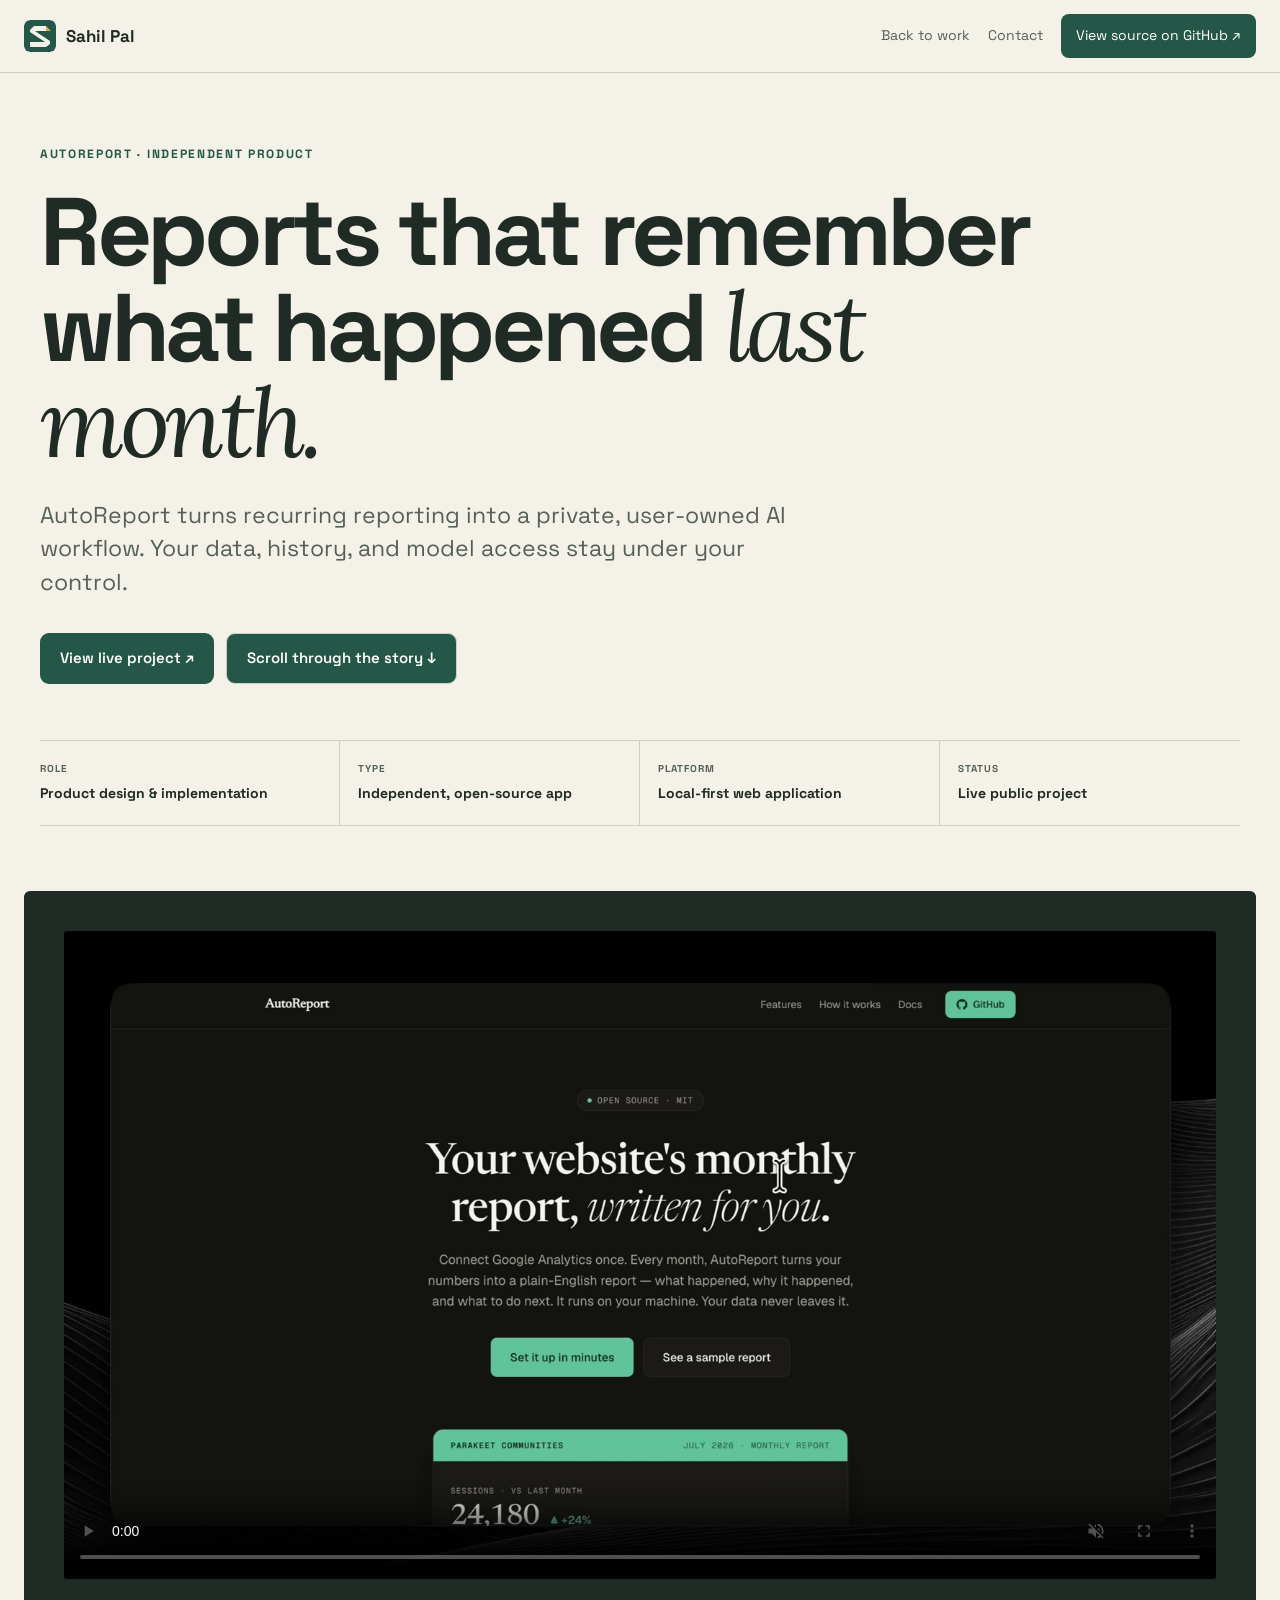
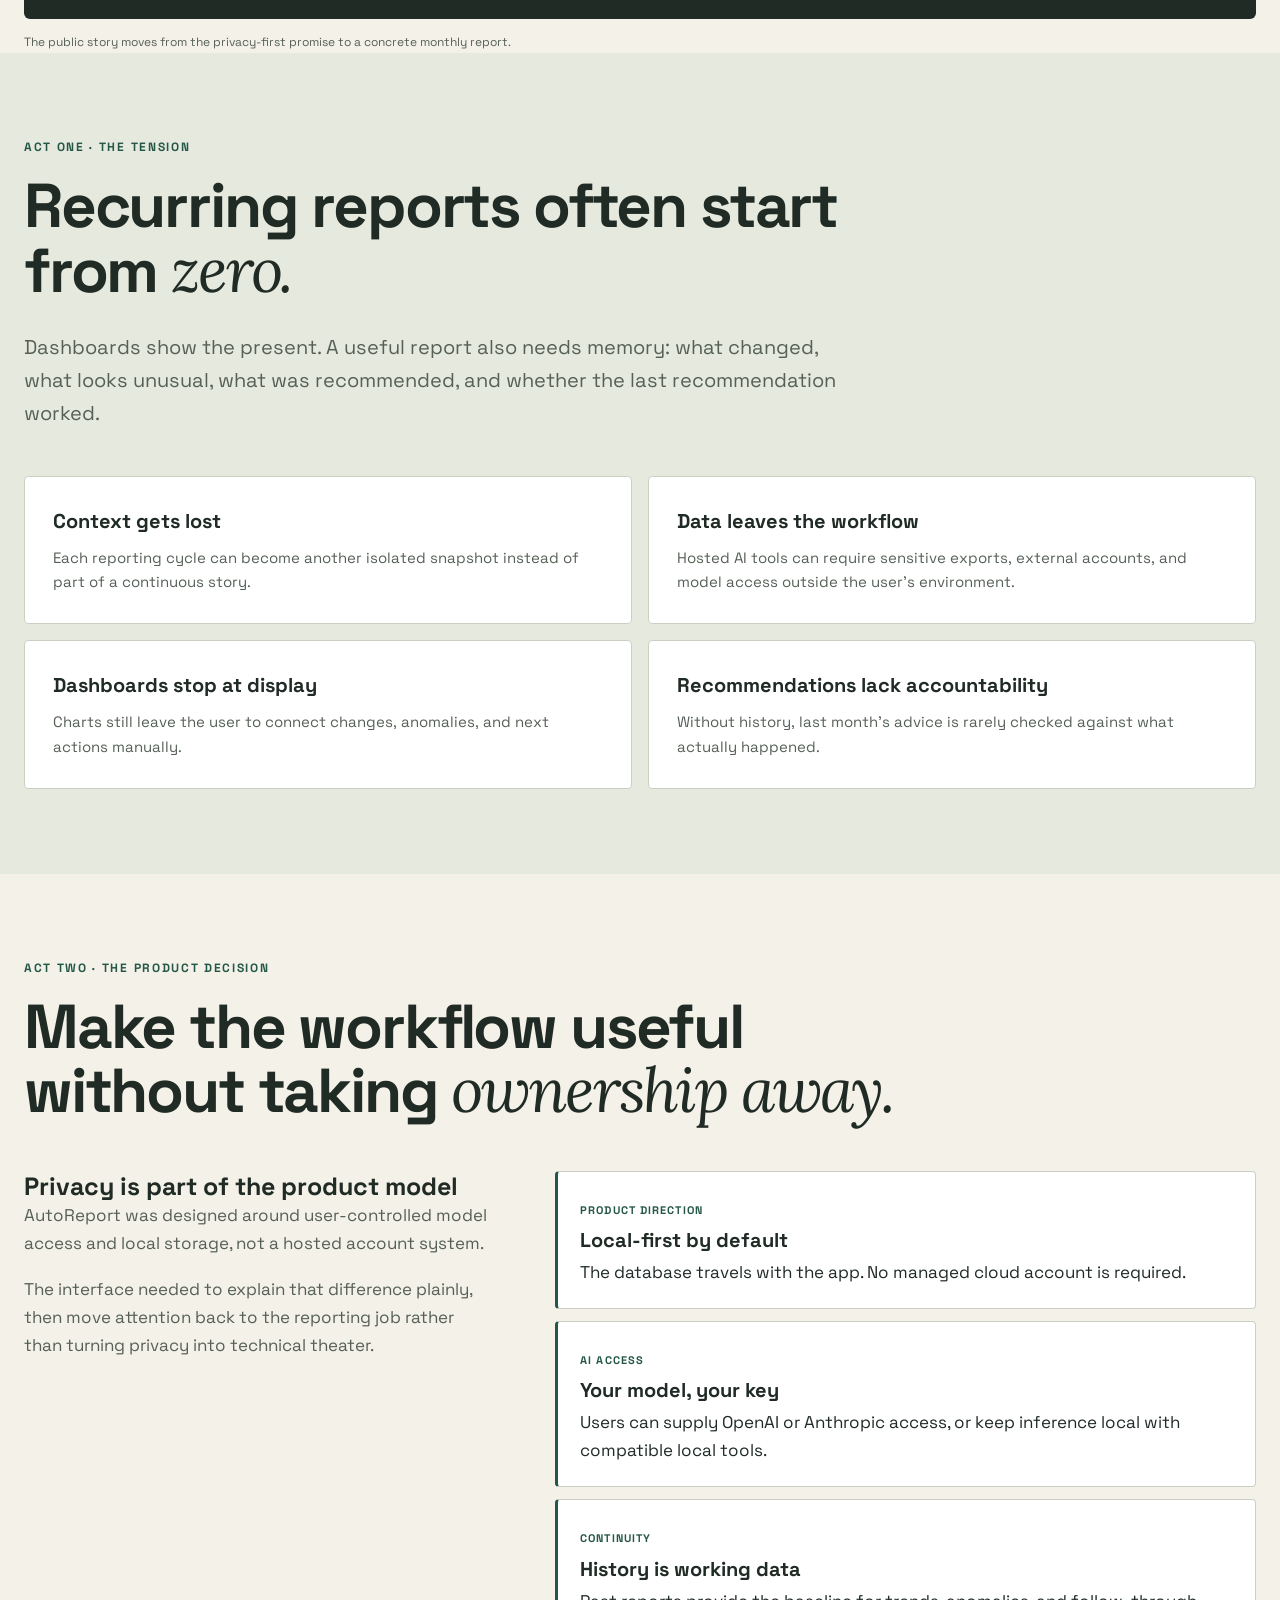
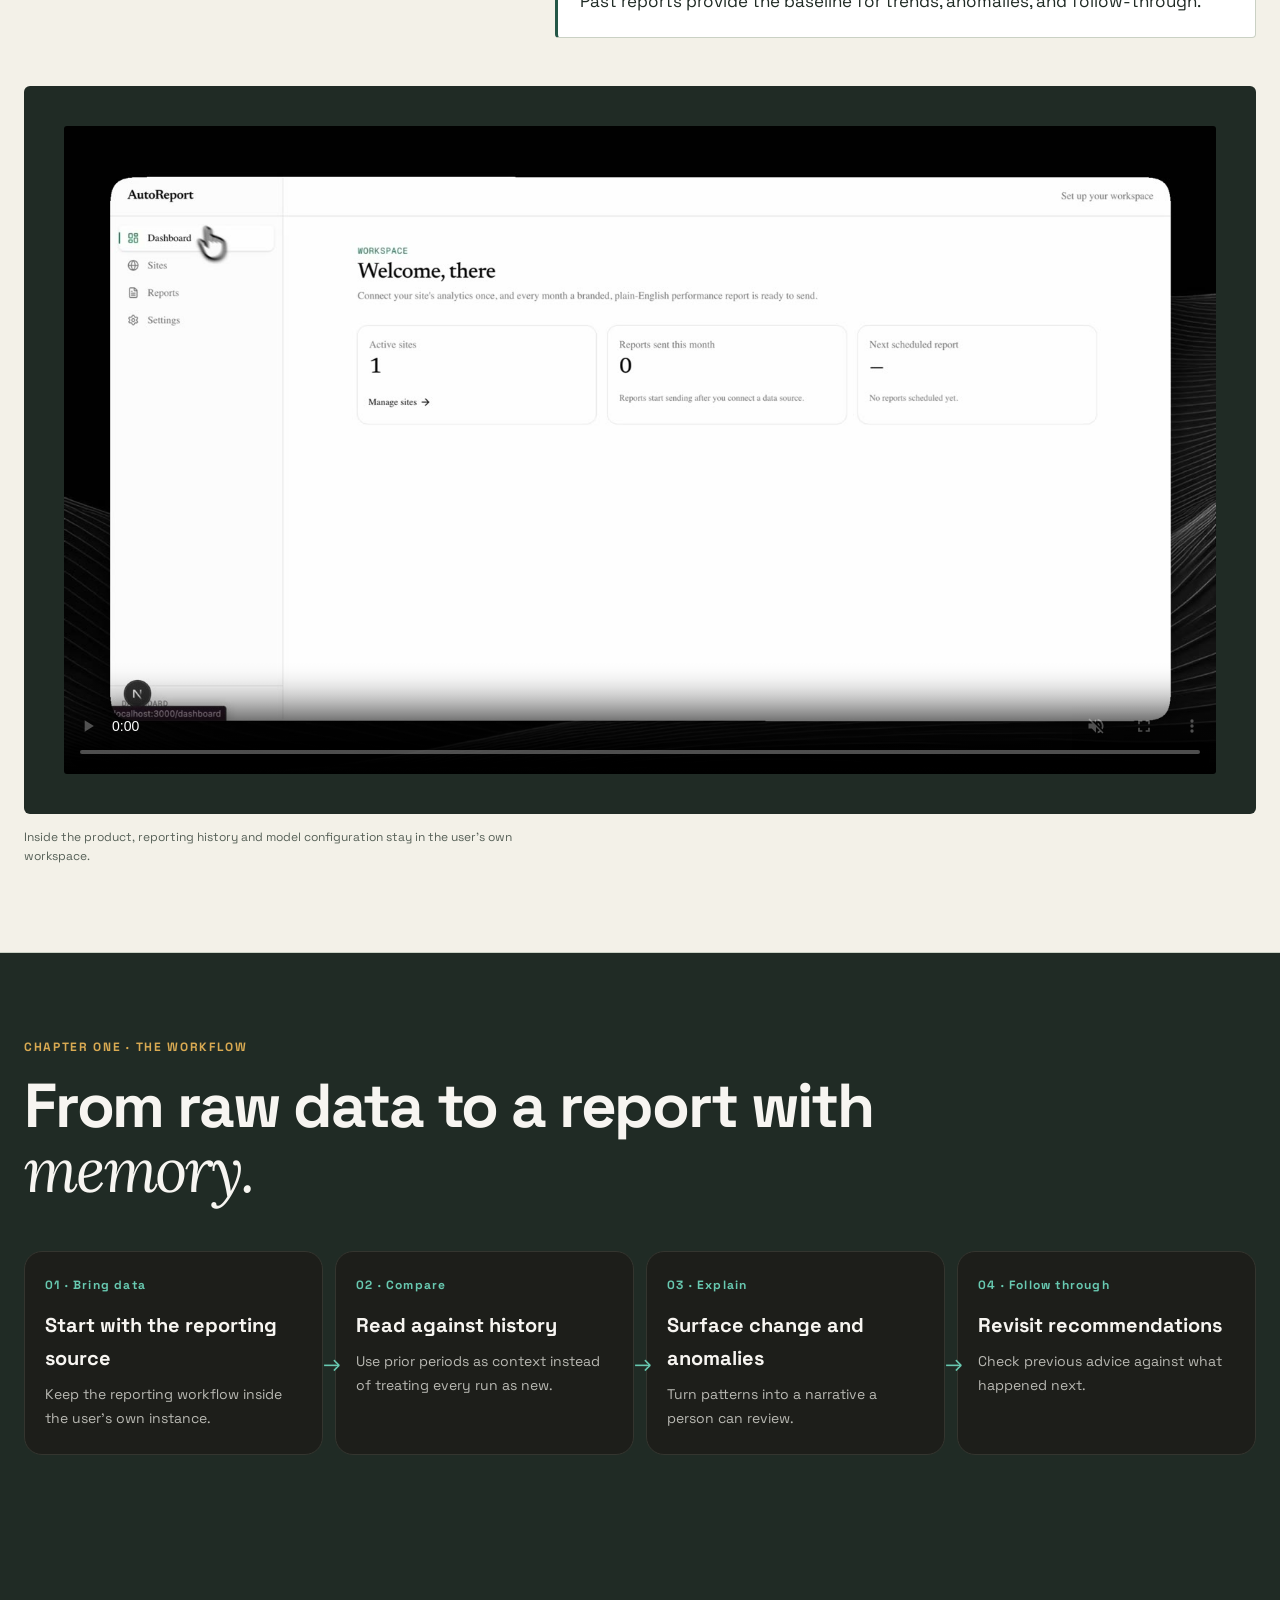
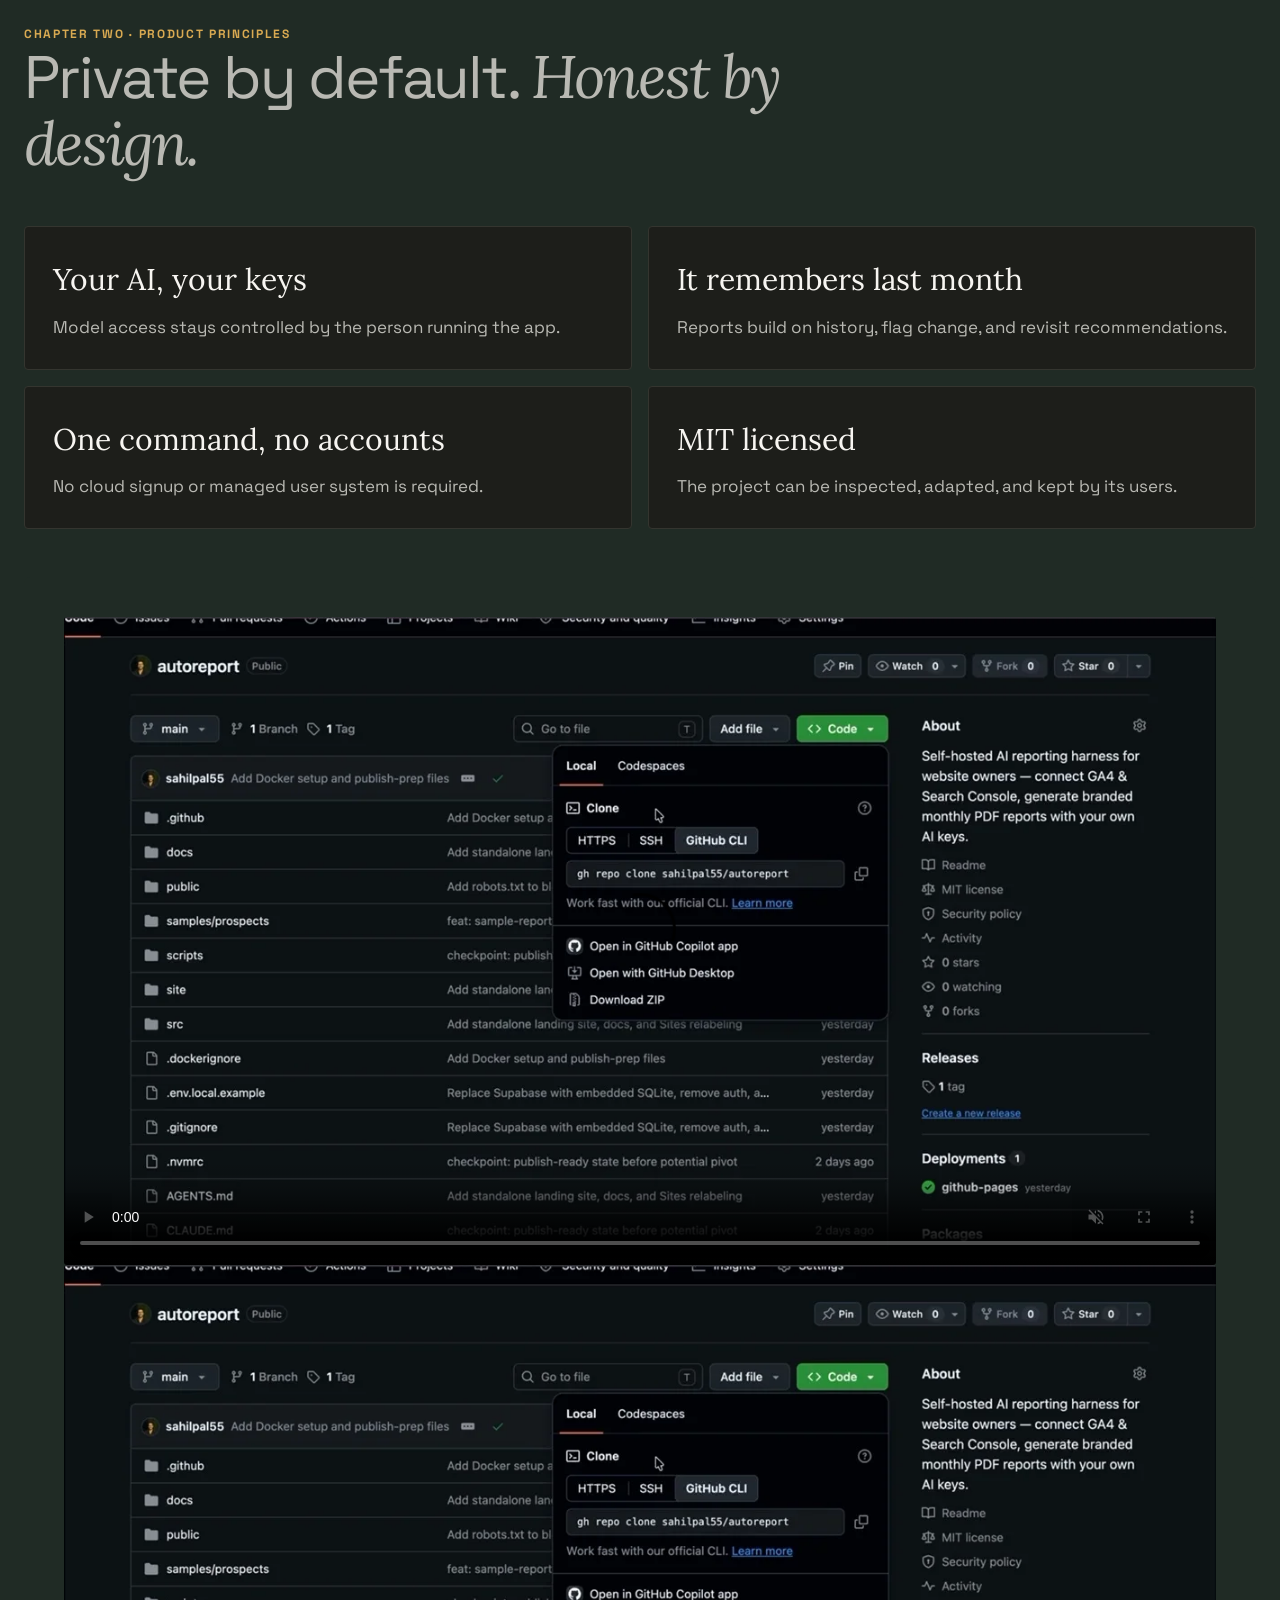
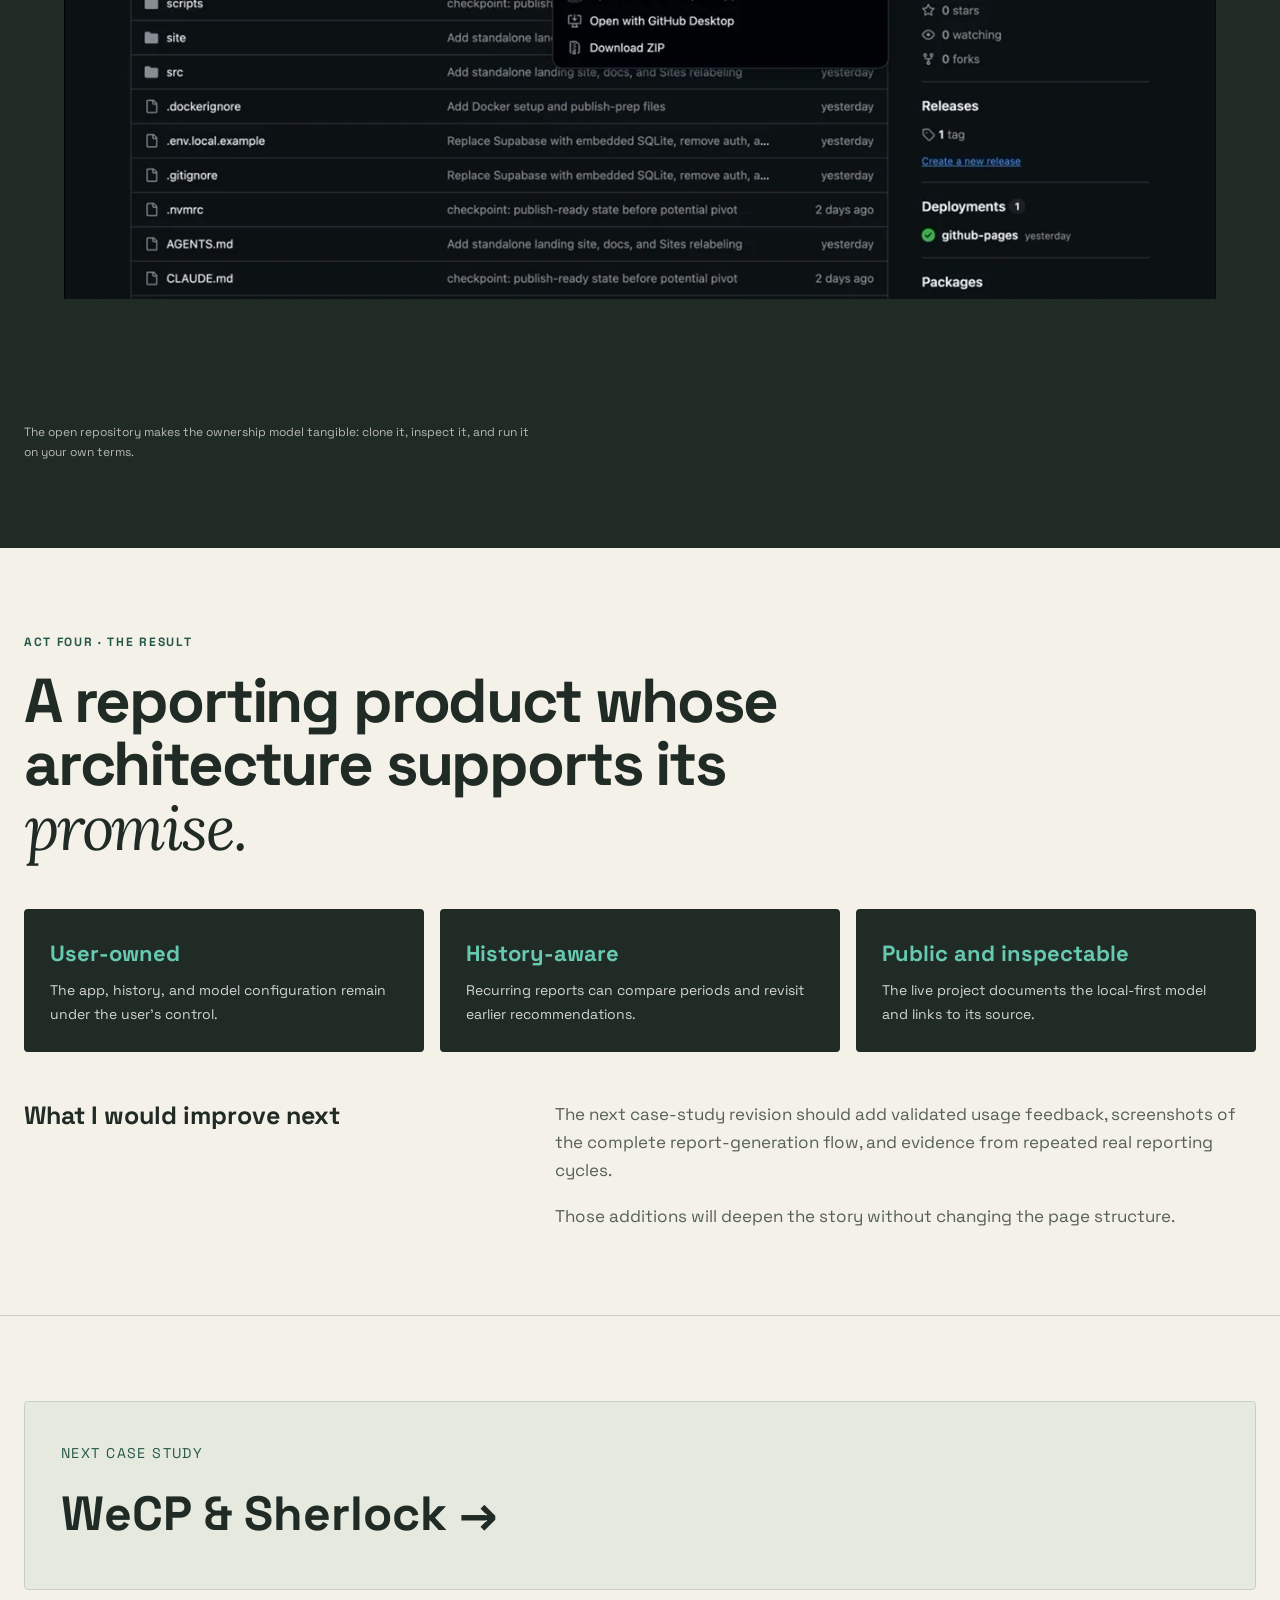
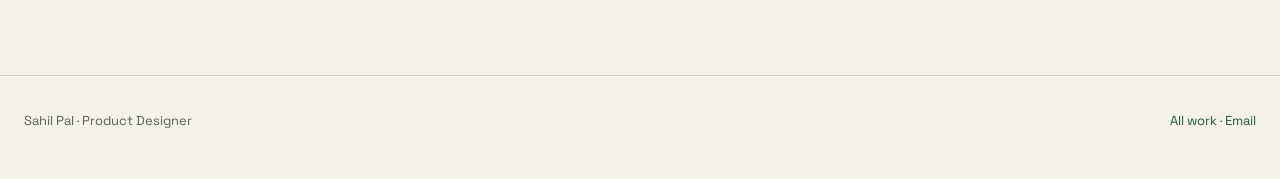
==== commit 4f5aeb83: "Publish Forest and Oat studio portfolio" ====
--- a/projects/autoreport.html
+++ b/projects/autoreport.html
@@ -3,28 +3,89 @@
 <head>
 <meta charset="UTF-8"><meta name="viewport" content="width=device-width,initial-scale=1">
 <title>AutoReport Case Study · Sahil Pal</title>
-<link rel="icon" type="image/svg+xml" href="../favicon.svg"><meta name="theme-color" content="#A9341F">
+<link rel="icon" type="image/svg+xml" href="../studio-assets/brand/favicon-forest-oat.svg"><link rel="icon" type="image/png" sizes="32x32" href="../studio-assets/brand/favicon-32.png"><link rel="apple-touch-icon" sizes="180x180" href="../studio-assets/brand/apple-touch-icon.png"><meta name="theme-color" content="#245747">
 <meta name="description" content="How Sahil Pal designed and built AutoReport, a private, user-owned AI workflow for recurring reporting.">
-<link rel="canonical" href="https://sahilpal55.github.io/portfolio/projects/autoreport.html">
+<meta name="robots" content="index,follow">
 <meta property="og:title" content="AutoReport · Product Design Case Study"><meta property="og:description" content="Turning recurring reporting into a private, user-owned AI workflow."><meta property="og:image" content="https://sahilpal55.github.io/portfolio/Project%20files/autoreport-poster.png">
-<link rel="preconnect" href="https://fonts.googleapis.com"><link rel="preconnect" href="https://fonts.gstatic.com" crossorigin><link href="https://fonts.googleapis.com/css2?family=Inter:wght@400;500;600;700&amp;family=Instrument+Serif:ital@1&amp;display=swap" rel="stylesheet">
+<link rel="preconnect" href="https://fonts.googleapis.com"><link rel="preconnect" href="https://fonts.gstatic.com" crossorigin><link href="https://fonts.googleapis.com/css2?family=Space+Grotesk:wght@400;500;600;700&amp;family=Lora:ital,wght@1,400&amp;display=swap" rel="stylesheet">
 <style>
-:root{--bg:#fff;--tint:#faf9f7;--ink:#1a1a1a;--ink2:#4d4d4d;--ink3:#6b6b6b;--line:#e5e5e5;--accent:#a9341f;--soft:#fbe9e4;--mint:#68c9b1;--night:#11120f;--r:20px;--ease:cubic-bezier(.22,.61,.36,1);--shadow:0 16px 48px rgba(26,26,26,.12)}*{box-sizing:border-box;margin:0;padding:0}html{scroll-behavior:smooth}body{font:17px/1.65 Inter,-apple-system,BlinkMacSystemFont,"Segoe UI",sans-serif;color:var(--ink);background:var(--bg);-webkit-font-smoothing:antialiased}a{color:var(--accent);text-decoration:none}a:hover{text-decoration:underline}:focus-visible{outline:3px solid var(--accent);outline-offset:3px}::selection{background:var(--accent);color:#fff}.skip{position:fixed;left:16px;top:-80px;z-index:200;background:var(--ink);color:#fff;padding:10px 14px;border-radius:8px}.skip:focus{top:16px}.progress{position:fixed;z-index:120;left:0;top:0;width:100%;height:3px;background:var(--accent);transform:scaleX(0);transform-origin:left}nav{position:fixed;inset:0 0 auto;z-index:100;background:rgba(255,255,255,.84);backdrop-filter:blur(14px);border-bottom:1px solid var(--line)}.nav{max-width:1120px;margin:auto;padding:14px 24px;display:flex;align-items:center;justify-content:space-between;gap:24px}.brand{font-weight:700;color:var(--ink)}.navlinks{display:flex;align-items:center;gap:24px}.navlinks a{font-size:14px;color:var(--ink2)}.navcta{background:var(--accent);color:#fff!important;padding:8px 15px;border-radius:8px}.wrap{max-width:1120px;margin:auto;padding:0 24px}.hero{padding:150px 0 72px}.eyebrow,.kicker{font-size:12px;font-weight:700;letter-spacing:.14em;text-transform:uppercase;color:var(--accent)}h1{font-size:clamp(48px,8vw,94px);line-height:.98;letter-spacing:-.045em;max-width:1000px;margin:20px 0 28px}h1 em,h2 em,.quote em{font-family:"Instrument Serif",Georgia,serif;font-weight:400}.lede{font-size:clamp(20px,2.5vw,28px);line-height:1.45;max-width:800px;color:var(--ink2)}.actions{display:flex;gap:12px;flex-wrap:wrap;margin-top:34px}.btn{display:inline-flex;align-items:center;gap:8px;padding:12px 20px;border-radius:9px;font-size:15px;font-weight:600}.primary{background:var(--ink);color:#fff}.primary:hover{background:var(--accent);text-decoration:none}.ghost{border:1px solid var(--line);color:var(--ink)}.meta{display:grid;grid-template-columns:repeat(4,1fr);margin-top:56px;border-block:1px solid var(--line)}.meta div{padding:20px 18px;border-right:1px solid var(--line)}.meta div:first-child{padding-left:0}.meta div:last-child{border:0}.meta small{display:block;color:var(--ink3);text-transform:uppercase;letter-spacing:.1em;font-size:10px;font-weight:700}.meta strong{display:block;margin-top:5px;font-size:14px}.stage{background:var(--night);border-radius:28px;padding:18px;box-shadow:var(--shadow);overflow:hidden}.stage video,.stage img{width:100%;display:block;border-radius:14px;aspect-ratio:16/9;object-fit:cover;object-position:top}.fallback{display:none}.stage.failed video{display:none}.stage.failed .fallback{display:block}.media-story{margin-top:48px}.dark .caption{color:#b9b9b3}.caption{font-size:12px;color:var(--ink3);margin-top:14px}.section{padding:110px 0;border-bottom:1px solid var(--line)}.section.tint{background:var(--tint);border:0}.section.dark{background:var(--night);color:#f7f5f1;border:0}.section h2{font-size:clamp(36px,5vw,62px);line-height:1.03;letter-spacing:-.035em;max-width:820px;margin:16px 0 28px}.intro{font-size:20px;max-width:760px;color:var(--ink2)}.dark .intro,.dark p{color:#b9b9b3}.grid{display:grid;grid-template-columns:repeat(2,1fr);gap:16px;margin-top:46px}.card{padding:28px;border:1px solid var(--line);border-radius:var(--r);background:#fff}.card b{display:block;font-size:20px;margin-bottom:8px}.card p{color:var(--ink2);font-size:15px}.dark .card{background:#1d1e1a;border-color:#34352f}.dark .card b{color:#fff}.dark .card p{color:#b9b9b3}.split{display:grid;grid-template-columns:.8fr 1.2fr;gap:64px;align-items:start;margin-top:48px}.split h3{font-size:25px;line-height:1.2}.copy p{color:var(--ink2)}.copy p+p{margin-top:18px}.map{display:grid;gap:12px}.map article{padding:22px;border:1px solid var(--line);border-radius:16px;background:#fff}.map span{font-size:11px;text-transform:uppercase;letter-spacing:.1em;color:var(--accent);font-weight:700}.map h3{font-size:20px;margin:6px 0}.flow{display:grid;grid-template-columns:repeat(4,1fr);gap:12px;margin-top:48px}.flow article{position:relative;padding:24px 20px;min-height:190px;background:#1d1e1a;border:1px solid #34352f;border-radius:18px}.flow article:not(:last-child):after{content:'→';position:absolute;right:-19px;top:46%;z-index:2;color:var(--mint);font-size:22px}.flow b{display:block;color:var(--mint);font-size:12px;letter-spacing:.1em}.flow h3{font-size:20px;margin:14px 0 8px}.flow p{font-size:14px}.principles{display:grid;grid-template-columns:repeat(2,1fr);gap:16px;margin-top:48px}.principle{padding:28px;background:#1d1e1a;border:1px solid #34352f;border-radius:var(--r)}.principle strong{font-family:"Instrument Serif",Georgia,serif;font-size:30px;font-weight:400}.principle p{margin-top:8px}.quote{font-size:clamp(34px,5vw,60px);line-height:1.08;letter-spacing:-.035em;max-width:900px}.outcomes{display:grid;grid-template-columns:repeat(3,1fr);gap:16px;margin-top:48px}.outcome{padding:26px;border-radius:var(--r);background:var(--ink);color:#fff}.outcome b{font-size:22px;display:block;color:var(--mint)}.outcome p{color:#d5d5d5;font-size:14px;margin-top:8px}.next{display:block;padding:36px;border:1px solid var(--line);border-radius:var(--r);color:var(--ink);background:var(--tint);transition:.3s var(--ease)}.next:hover{transform:translateY(-4px);box-shadow:var(--shadow);text-decoration:none}.next small{color:var(--accent);text-transform:uppercase;letter-spacing:.1em}.next strong{display:block;font-size:clamp(28px,4vw,48px);margin-top:8px}footer{padding:34px 24px 48px;max-width:1120px;margin:auto;display:flex;justify-content:space-between;color:var(--ink3);font-size:13px}.rv{opacity:0;transform:translateY(24px);transition:.65s var(--ease)}.rv.in{opacity:1;transform:none}
+:root{--bg:#fff;--tint:#E6E9DE;--ink:#202B25;--ink2:#566057;--ink3:#566057;--line:#CAD1C4;--accent:#245747;--soft:#DDE9DE;--mint:#68c9b1;--night:#11120f;--r:20px;--ease:cubic-bezier(.22,.61,.36,1);--shadow:0 16px 48px rgba(26,26,26,.12)}*{box-sizing:border-box;margin:0;padding:0}html{scroll-behavior:smooth}body{font:17px/1.65 "Space Grotesk",-apple-system,BlinkMacSystemFont,"Segoe UI",sans-serif;color:var(--ink);background:var(--bg);-webkit-font-smoothing:antialiased}a{color:var(--accent);text-decoration:none}a:hover{text-decoration:underline}:focus-visible{outline:3px solid var(--accent);outline-offset:3px}::selection{background:var(--accent);color:#fff}.skip{position:fixed;left:16px;top:-80px;z-index:200;background:var(--ink);color:#fff;padding:10px 14px;border-radius:8px}.skip:focus{top:16px}.progress{position:fixed;z-index:120;left:0;top:0;width:100%;height:3px;background:var(--accent);transform:scaleX(0);transform-origin:left}nav{position:fixed;inset:0 0 auto;z-index:100;background:rgba(255,255,255,.84);backdrop-filter:blur(14px);border-bottom:1px solid var(--line)}.nav{max-width:1120px;margin:auto;padding:14px 24px;display:flex;align-items:center;justify-content:space-between;gap:24px}.brand{font-weight:700;color:var(--ink)}.navlinks{display:flex;align-items:center;gap:24px}.navlinks a{font-size:14px;color:var(--ink2)}.navcta{background:var(--accent);color:#fff!important;padding:8px 15px;border-radius:8px}.wrap{max-width:1120px;margin:auto;padding:0 24px}.hero{padding:150px 0 72px}.eyebrow,.kicker{font-size:12px;font-weight:700;letter-spacing:.14em;text-transform:uppercase;color:var(--accent)}h1{font-size:clamp(48px,8vw,94px);line-height:.98;letter-spacing:-.045em;max-width:1000px;margin:20px 0 28px}h1 em,h2 em,.quote em{font-family:"Lora",Georgia,serif;font-weight:400}.lede{font-size:clamp(20px,2.5vw,28px);line-height:1.45;max-width:800px;color:var(--ink2)}.actions{display:flex;gap:12px;flex-wrap:wrap;margin-top:34px}.btn{display:inline-flex;align-items:center;gap:8px;padding:12px 20px;border-radius:9px;font-size:15px;font-weight:600}.primary{background:var(--ink);color:#fff}.primary:hover{background:var(--accent);text-decoration:none}.ghost{border:1px solid var(--line);color:var(--ink)}.meta{display:grid;grid-template-columns:repeat(4,1fr);margin-top:56px;border-block:1px solid var(--line)}.meta div{padding:20px 18px;border-right:1px solid var(--line)}.meta div:first-child{padding-left:0}.meta div:last-child{border:0}.meta small{display:block;color:var(--ink3);text-transform:uppercase;letter-spacing:.1em;font-size:10px;font-weight:700}.meta strong{display:block;margin-top:5px;font-size:14px}.stage{background:var(--night);border-radius:28px;padding:18px;box-shadow:var(--shadow);overflow:hidden}.stage video,.stage img{width:100%;display:block;border-radius:14px;aspect-ratio:16/9;object-fit:cover;object-position:top}.fallback{display:none}.stage.failed video{display:none}.stage.failed .fallback{display:block}.media-story{margin-top:48px}.dark .caption{color:#b9b9b3}.caption{font-size:12px;color:var(--ink3);margin-top:14px}.section{padding:110px 0;border-bottom:1px solid var(--line)}.section.tint{background:var(--tint);border:0}.section.dark{background:var(--night);color:#f7f5f1;border:0}.section h2{font-size:clamp(36px,5vw,62px);line-height:1.03;letter-spacing:-.035em;max-width:820px;margin:16px 0 28px}.intro{font-size:20px;max-width:760px;color:var(--ink2)}.dark .intro,.dark p{color:#b9b9b3}.grid{display:grid;grid-template-columns:repeat(2,1fr);gap:16px;margin-top:46px}.card{padding:28px;border:1px solid var(--line);border-radius:var(--r);background:#fff}.card b{display:block;font-size:20px;margin-bottom:8px}.card p{color:var(--ink2);font-size:15px}.dark .card{background:#1d1e1a;border-color:#34352f}.dark .card b{color:#fff}.dark .card p{color:#b9b9b3}.split{display:grid;grid-template-columns:.8fr 1.2fr;gap:64px;align-items:start;margin-top:48px}.split h3{font-size:25px;line-height:1.2}.copy p{color:var(--ink2)}.copy p+p{margin-top:18px}.map{display:grid;gap:12px}.map article{padding:22px;border:1px solid var(--line);border-radius:16px;background:#fff}.map span{font-size:11px;text-transform:uppercase;letter-spacing:.1em;color:var(--accent);font-weight:700}.map h3{font-size:20px;margin:6px 0}.flow{display:grid;grid-template-columns:repeat(4,1fr);gap:12px;margin-top:48px}.flow article{position:relative;padding:24px 20px;min-height:190px;background:#1d1e1a;border:1px solid #34352f;border-radius:18px}.flow article:not(:last-child):after{content:'→';position:absolute;right:-19px;top:46%;z-index:2;color:var(--mint);font-size:22px}.flow b{display:block;color:var(--mint);font-size:12px;letter-spacing:.1em}.flow h3{font-size:20px;margin:14px 0 8px}.flow p{font-size:14px}.principles{display:grid;grid-template-columns:repeat(2,1fr);gap:16px;margin-top:48px}.principle{padding:28px;background:#1d1e1a;border:1px solid #34352f;border-radius:var(--r)}.principle strong{font-family:"Lora",Georgia,serif;font-size:30px;font-weight:400}.principle p{margin-top:8px}.quote{font-size:clamp(34px,5vw,60px);line-height:1.08;letter-spacing:-.035em;max-width:900px}.outcomes{display:grid;grid-template-columns:repeat(3,1fr);gap:16px;margin-top:48px}.outcome{padding:26px;border-radius:var(--r);background:var(--ink);color:#fff}.outcome b{font-size:22px;display:block;color:var(--mint)}.outcome p{color:#d5d5d5;font-size:14px;margin-top:8px}.next{display:block;padding:36px;border:1px solid var(--line);border-radius:var(--r);color:var(--ink);background:var(--tint);transition:.3s var(--ease)}.next:hover{transform:translateY(-4px);box-shadow:var(--shadow);text-decoration:none}.next small{color:var(--accent);text-transform:uppercase;letter-spacing:.1em}.next strong{display:block;font-size:clamp(28px,4vw,48px);margin-top:8px}footer{padding:34px 24px 48px;max-width:1120px;margin:auto;display:flex;justify-content:space-between;color:var(--ink3);font-size:13px}.rv{opacity:0;transform:translateY(24px);transition:.65s var(--ease)}.rv.in{opacity:1;transform:none}
 @media(max-width:1100px){.split{grid-template-columns:1fr;gap:32px}.section{padding:88px 0}.meta{grid-template-columns:repeat(2,1fr)}.meta div:nth-child(2){border-right:0}.flow{grid-template-columns:1fr 1fr}.flow article:nth-child(2):after{display:none}}
 @media(max-width:720px){body{font-size:16px}.navlinks a:not(.navcta){display:none}.hero{padding-top:120px}.meta,.grid,.principles,.outcomes,.flow{grid-template-columns:1fr}.meta div{border-right:0!important;border-bottom:1px solid var(--line);padding-left:0}.meta div:last-child{border-bottom:0}.flow article:after{display:none!important}.stage{padding:8px;border-radius:18px}.section{padding:72px 0}.wrap{padding-inline:18px}footer{flex-direction:column;gap:8px}}
 @media(prefers-reduced-motion:reduce){html{scroll-behavior:auto}.rv{opacity:1;transform:none;transition:none}*{animation:none!important;transition-duration:.01ms!important}}
+
+:root{--bg:#F3F1E8;--tint:#E6E9DE;--ink:#202B25;--ink2:#566057;--ink3:#566057;--line:#CAD1C4;--accent:#245747;--night:#202B25;--r:5px;--shadow:0 14px 40px #191b1a12}html{scroll-behavior:auto}body{background:var(--bg)}nav{background:rgba(243,241,232,.97);backdrop-filter:none}.nav,.wrap,footer{max-width:1280px}.hero.wrap{padding:145px 40px 65px}.hero h1{max-width:1080px;font-size:clamp(50px,7.5vw,100px)}.hero .lede{max-width:780px;font-size:23px}.stage{border-radius:6px;padding:40px;background:#202B25;box-shadow:none}.stage video,.stage img{object-fit:contain;aspect-ratio:16/9;border-radius:3px}.section{padding:85px 0}.section h2{max-width:900px}.card,.map article,.principle,.outcome,.stat,.shot,.ecosystem article{border-radius:4px;box-shadow:none}.outcome{background:#202B25}.map article{border-left:3px solid #245747}.gallery{gap:28px}.shot{background:#E6E9DE;padding:20px}.shot img{object-fit:contain;height:auto;max-height:none}.shot figcaption{color:#566057}.rv,.rv.in{opacity:1;transform:none;transition:none}.dark .kicker{color:#D9AA52}.navlinks a{min-height:44px;display:inline-flex;align-items:center}.next{border-radius:4px;background:#E6E9DE}.enlarge{display:block;width:100%;padding:0;border:0;background:none;cursor:zoom-in}.lightbox{width:min(1200px,94vw);max-height:92vh;padding:18px;background:#F3F1E8;border:1px solid #CAD1C4;border-radius:8px}.lightbox::backdrop{background:#121611df}.lightbox img{max-height:74vh;object-fit:contain;margin:auto}.lightbox button{display:block;margin:0 0 15px auto;padding:12px 18px;min-height:44px;background:#202B25;color:white;border:0;cursor:pointer}.lightbox p{font-size:12px;padding-top:12px}.nav .brand:before{content:'s';font:italic 25px "Lora",Georgia,serif;display:inline-grid;place-content:center;background:#245747;color:white;width:32px;height:32px;border-radius:50%;margin-right:10px}.nav .brand{display:flex;align-items:center}.navlinks{gap:18px}.caption{max-width:65ch}.section .intro,.copy p{max-width:65ch}button:focus-visible{outline:3px solid #245747;outline-offset:4px}
+@media(max-width:1100px){.hero.wrap{padding:125px 28px 50px}.stage{padding:24px}}
+@media(max-width:720px){.hero.wrap{padding:108px 20px 40px}.hero .lede{font-size:19px}.hero h1{font-size:53px}.stage{padding:10px}.shot{padding:10px}.nav{gap:10px;padding-inline:20px}.navlinks{gap:8px}.navlinks a{font-size:11px}.navlinks a:first-child{display:inline-flex}.navcta{padding:8px}.brand{font-size:13px}.nav .brand:before{display:none}.section{padding:60px 0}.section h2{font-size:38px}.meta{margin-top:35px}.section .intro{font-size:18px}}
+
+/* Studio audit: tactile folders and media playlists */
+.notes{grid-template-columns:320px minmax(0,1fr);gap:40px;padding:22px 0 0;min-height:310px;align-items:center}
+.folder{position:relative;width:310px;height:265px;perspective:850px;isolation:isolate}
+.folder-toggle{position:absolute;left:45px;bottom:14px;width:220px;height:142px;padding:0;background:transparent;border:0;border-radius:10px;cursor:pointer;z-index:2;perspective:700px;text-align:left}
+.folder-back{position:absolute;inset:0;background:#183E32;border:1px solid #183E32;border-radius:4px 12px 12px 12px;box-shadow:0 12px 24px #67392420}
+.folder-back:before{content:'';position:absolute;top:-15px;left:-1px;width:86px;height:20px;background:#183E32;border-radius:8px 9px 0 0}
+.folder-paper{position:absolute;inset:8px 9px 12px;background:#F3F1E8;border:1px solid #CAD1C4;border-radius:5px;transform:translateY(-6px) rotate(-3deg);transition:transform .65s cubic-bezier(.22,1,.36,1)}
+.folder-paper.second{inset:5px 16px 12px;transform:translateY(-13px) rotate(3deg)}
+.folder-front{position:absolute;inset:12px -1px 0;background:linear-gradient(155deg,#36715C,#245747);border:1px solid #183E32;border-top:1px solid #36715C;border-radius:7px 11px 11px 11px;transform-origin:50% 100%;transform:rotateX(-8deg);transition:transform .65s cubic-bezier(.2,.85,.25,1.2),box-shadow .5s;padding:50px 20px 15px;color:#F3F1E8;box-shadow:0 5px 12px #67392420;backface-visibility:hidden}
+.folder-front b{display:block;font-size:15px;font-weight:500;letter-spacing:-.02em}.folder-front small{display:block;font-size:10px;margin-top:3px}.folder-front:after{content:'↗';position:absolute;right:15px;top:15px;font-size:21px}
+.folder.is-open .folder-front{transform:rotateX(-34deg);box-shadow:0 18px 20px #67392425}.folder.is-open .folder-paper{transform:translateY(-27px) rotate(-5deg)}.folder.is-open .folder-paper.second{transform:translateY(-35px) rotate(5deg)}
+.folder .note-options{position:absolute;inset:0;display:block;padding:0;z-index:3;pointer-events:none}
+.folder .note-options button{position:absolute;left:110px;bottom:58px;width:91px;height:70px;padding:12px 8px;background:#F3F1E8;color:#202B25;box-shadow:0 6px 16px #35352c16;border:1px solid #CAD1C4;border-radius:7px;text-align:left;font-size:12px;animation:none;opacity:0;visibility:hidden;pointer-events:none;transform:translateY(0) scale(.65);transition:transform .65s cubic-bezier(.16,1.3,.3,1),opacity .3s,visibility .65s}
+.folder .note-options button:before{content:attr(data-number);display:block;font-size:9px;color:#245747;margin-bottom:5px;letter-spacing:.1em}
+.folder .note-options button:nth-child(1){--x:-95px;--y:-111px;--rot:-12deg;transition-delay:0ms}.folder .note-options button:nth-child(2){--x:0px;--y:-135px;--rot:0deg;transition-delay:60ms}.folder .note-options button:nth-child(3){--x:95px;--y:-109px;--rot:12deg;transition-delay:120ms}
+.folder.is-open .note-options button{opacity:1;visibility:visible;pointer-events:auto;transform:translate(var(--x),var(--y)) rotate(var(--rot)) scale(1)}
+.folder .note-options button:hover,.folder .note-options button:focus-visible{background:#E6E9DE}.folder .note-options button[aria-pressed=true]{border:2px solid #245747;background:#DDE9DE;color:#202B25}
+.note-display{min-height:112px;border-left:1px solid var(--line);padding-left:30px}.note-display strong{margin-bottom:12px}.notes .folder-hint{font-size:10px;color:var(--muted);position:absolute;bottom:-8px;width:100%;text-align:center}
+.clip-selector{display:flex;flex-wrap:wrap;gap:8px;margin-top:16px}.clip-selector button{min-height:44px;padding:10px 15px;border:1px solid #758075;border-radius:5px;background:#F3F1E8;color:#202B25;font:500 12px/1.4 "Space Grotesk",Arial,sans-serif;cursor:pointer}.clip-selector button[aria-pressed=true]{background:#202B25;color:#fff;border-color:#202B25}.clip-selector button:hover{border-color:#245747}.clip-selector button:focus-visible{outline:3px solid #245747;outline-offset:3px}
+.media-stage{padding:25px 28px 18px}.media-stage video{box-shadow:none}.media-stage figcaption{margin-top:13px;line-height:1.6}.stage:has(.clip-selector){padding:24px}.media-status{font-size:12px;margin-top:10px;color:inherit}.media-status:empty{display:none}
+@media(max-width:1100px){.notes{grid-template-columns:310px minmax(0,1fr);gap:22px}.note-display{padding-left:22px}}
+@media(max-width:720px){.notes{grid-template-columns:1fr;gap:16px;padding-top:12px;min-height:0}.folder{margin:auto;height:265px;max-width:100%}.note-display{border-left:0;border-top:1px solid var(--line);padding:18px 0 0;min-height:110px}.media-stage{padding:16px 10px 14px}.clip-selector{gap:6px}.clip-selector button{flex:1;font-size:11px;padding:9px 7px}.stage:has(.clip-selector){padding:10px}}
+@media(prefers-reduced-motion:reduce){.folder *, .folder *:before{transition:none!important;animation:none!important}.folder.is-open .folder-front{transform:none}.folder.is-open .note-options button{transform:translate(var(--x),var(--y)) rotate(0)}}
 </style>
-</head>
+<noscript><style>.clip-selector{display:none!important}</style></noscript><link rel="stylesheet" href="../studio-assets/brand/forest-oat.css"><link rel="canonical" href="https://sahilpal55.github.io/portfolio/projects/autoreport.html"></head>
 <body><a class="skip" href="#story">Skip to case study</a><div class="progress" aria-hidden="true"></div>
-<nav aria-label="Primary"><div class="nav"><a class="brand" href="../">Sahil Pal</a><div class="navlinks"><a href="../#projects">Back to work</a><a href="../#contact">Contact</a><a class="navcta" href="https://sahilpal55.github.io/autoreport/" target="_blank" rel="noopener">Live app ↗</a></div></div></nav>
+<nav aria-label="Primary"><div class="nav"><a class="brand" href="../index.html">Sahil Pal</a><div class="navlinks"><a href="../index.html#projects">Back to work</a><a href="../index.html#contact">Contact</a><a class="navcta" href="https://github.com/sahilpal55/autoreport" target="_blank" rel="noopener">View source on GitHub ↗</a></div></div></nav>
 <main id="story"><header class="hero wrap rv"><p class="eyebrow">AutoReport · Independent product</p><h1>Reports that remember what happened <em>last month.</em></h1><p class="lede">AutoReport turns recurring reporting into a private, user-owned AI workflow. Your data, history, and model access stay under your control.</p><div class="actions"><a class="btn primary" href="https://sahilpal55.github.io/autoreport/" target="_blank" rel="noopener">View live project ↗</a><a class="btn ghost" href="#tension">Scroll through the story ↓</a></div><div class="meta"><div><small>Role</small><strong>Product design &amp; implementation</strong></div><div><small>Type</small><strong>Independent, open-source app</strong></div><div><small>Platform</small><strong>Local-first web application</strong></div><div><small>Status</small><strong>Live public project</strong></div></div></header>
-<section class="wrap rv"><div class="stage"><video class="context-video" muted loop playsinline preload="metadata" poster="../Project files/autoreport-landing-poster.jpg" aria-label="AutoReport public site and generated monthly report preview"><source src="../Project files/autoreport-landing-preview.m4v" type="video/mp4"></video><img class="fallback" src="../Project files/autoreport-landing-poster.jpg" alt="AutoReport public site showing a generated monthly report"></div><p class="caption">The public story moves from the privacy-first promise to a concrete monthly report.</p></section>
+<section class="wrap rv"><div class="stage"><video controls muted loop playsinline preload="none" poster="../studio-assets/previews/autoreport-1.jpg" aria-label="AutoReport · Landing-page walkthrough"><source src="../studio-assets/previews/autoreport-1.mp4" type="video/mp4"></video></div><p class="caption">The public story moves from the privacy-first promise to a concrete monthly report.</p></section>
 <section class="section tint" id="tension"><div class="wrap rv"><p class="kicker">Act one · The tension</p><h2>Recurring reports often start from <em>zero.</em></h2><p class="intro">Dashboards show the present. A useful report also needs memory: what changed, what looks unusual, what was recommended, and whether the last recommendation worked.</p><div class="grid"><article class="card"><b>Context gets lost</b><p>Each reporting cycle can become another isolated snapshot instead of part of a continuous story.</p></article><article class="card"><b>Data leaves the workflow</b><p>Hosted AI tools can require sensitive exports, external accounts, and model access outside the user's environment.</p></article><article class="card"><b>Dashboards stop at display</b><p>Charts still leave the user to connect changes, anomalies, and next actions manually.</p></article><article class="card"><b>Recommendations lack accountability</b><p>Without history, last month's advice is rarely checked against what actually happened.</p></article></div></div></section>
-<section class="section"><div class="wrap rv"><p class="kicker">Act two · The product decision</p><h2>Make the workflow useful without taking <em>ownership away.</em></h2><div class="split"><div class="copy"><h3>Privacy is part of the product model</h3><p>AutoReport was designed around user-controlled model access and local storage, not a hosted account system.</p><p>The interface needed to explain that difference plainly, then move attention back to the reporting job rather than turning privacy into technical theater.</p></div><div class="map"><article><span>Product direction</span><h3>Local-first by default</h3><p>The database travels with the app. No managed cloud account is required.</p></article><article><span>AI access</span><h3>Your model, your key</h3><p>Users can supply OpenAI or Anthropic access, or keep inference local with compatible local tools.</p></article><article><span>Continuity</span><h3>History is working data</h3><p>Past reports provide the baseline for trends, anomalies, and follow-through.</p></article></div></div><div class="media-story"><div class="stage"><video class="context-video" muted loop playsinline preload="metadata" poster="../Project files/autoreport-dashboard-poster.jpg" aria-label="AutoReport workspace, reporting history, and user-controlled AI configuration preview"><source src="../Project files/autoreport-dashboard-preview.m4v" type="video/mp4"></video><img class="fallback" src="../Project files/autoreport-dashboard-poster.jpg" alt="AutoReport settings showing user-controlled AI provider configuration"></div><p class="caption">Inside the product, reporting history and model configuration stay in the user's own workspace.</p></div></div></section>
+<section class="section"><div class="wrap rv"><p class="kicker">Act two · The product decision</p><h2>Make the workflow useful without taking <em>ownership away.</em></h2><div class="split"><div class="copy"><h3>Privacy is part of the product model</h3><p>AutoReport was designed around user-controlled model access and local storage, not a hosted account system.</p><p>The interface needed to explain that difference plainly, then move attention back to the reporting job rather than turning privacy into technical theater.</p></div><div class="map"><article><span>Product direction</span><h3>Local-first by default</h3><p>The database travels with the app. No managed cloud account is required.</p></article><article><span>AI access</span><h3>Your model, your key</h3><p>Users can supply OpenAI or Anthropic access, or keep inference local with compatible local tools.</p></article><article><span>Continuity</span><h3>History is working data</h3><p>Past reports provide the baseline for trends, anomalies, and follow-through.</p></article></div></div><div class="media-story"><div class="stage"><video controls muted loop playsinline preload="none" poster="../studio-assets/previews/autoreport-2.jpg" aria-label="AutoReport · Product walkthrough"><source src="../studio-assets/previews/autoreport-2.mp4" type="video/mp4"></video></div><p class="caption">Inside the product, reporting history and model configuration stay in the user's own workspace.</p></div></div></section>
 <section class="section dark"><div class="wrap rv"><p class="kicker">Chapter one · The workflow</p><h2>From raw data to a report with <em>memory.</em></h2><div class="flow"><article><b>01 · Bring data</b><h3>Start with the reporting source</h3><p>Keep the reporting workflow inside the user's own instance.</p></article><article><b>02 · Compare</b><h3>Read against history</h3><p>Use prior periods as context instead of treating every run as new.</p></article><article><b>03 · Explain</b><h3>Surface change and anomalies</h3><p>Turn patterns into a narrative a person can review.</p></article><article><b>04 · Follow through</b><h3>Revisit recommendations</h3><p>Check previous advice against what happened next.</p></article></div></div></section>
-<section class="section dark"><div class="wrap rv"><p class="kicker">Chapter two · Product principles</p><p class="quote">Private by default. <em>Honest by design.</em></p><div class="principles"><article class="principle"><strong>Your AI, your keys</strong><p>Model access stays controlled by the person running the app.</p></article><article class="principle"><strong>It remembers last month</strong><p>Reports build on history, flag change, and revisit recommendations.</p></article><article class="principle"><strong>One command, no accounts</strong><p>No cloud signup or managed user system is required.</p></article><article class="principle"><strong>MIT licensed</strong><p>The project can be inspected, adapted, and kept by its users.</p></article></div><div class="media-story"><div class="stage"><video class="context-video" muted loop playsinline preload="metadata" poster="../Project files/autoreport-github-poster.jpg" aria-label="AutoReport open-source repository and installation options preview"><source src="../Project files/autoreport-github-preview.m4v" type="video/mp4"></video><img class="fallback" src="../Project files/autoreport-github-poster.jpg" alt="AutoReport public GitHub repository with clone and download options"></div><p class="caption">The open repository makes the ownership model tangible: clone it, inspect it, and run it on your own terms.</p></div></div></section>
+<section class="section dark"><div class="wrap rv"><p class="kicker">Chapter two · Product principles</p><p class="quote">Private by default. <em>Honest by design.</em></p><div class="principles"><article class="principle"><strong>Your AI, your keys</strong><p>Model access stays controlled by the person running the app.</p></article><article class="principle"><strong>It remembers last month</strong><p>Reports build on history, flag change, and revisit recommendations.</p></article><article class="principle"><strong>One command, no accounts</strong><p>No cloud signup or managed user system is required.</p></article><article class="principle"><strong>MIT licensed</strong><p>The project can be inspected, adapted, and kept by its users.</p></article></div><div class="media-story"><div class="stage"><video class="context-video" muted loop playsinline controls preload="none" poster="../studio-assets/autoreport-github-poster.webp" aria-label="AutoReport open-source repository and installation options preview"><source src="../Project files/autoreport-github-preview.m4v" type="video/mp4"></video><img class="fallback" src="../studio-assets/autoreport-github-poster.webp" alt="AutoReport public GitHub repository with clone and download options" width="1280" height="704" decoding="async"></div><p class="caption">The open repository makes the ownership model tangible: clone it, inspect it, and run it on your own terms.</p></div></div></section>
 <section class="section"><div class="wrap rv"><p class="kicker">Act four · The result</p><h2>A reporting product whose architecture supports its <em>promise.</em></h2><div class="outcomes"><article class="outcome"><b>User-owned</b><p>The app, history, and model configuration remain under the user's control.</p></article><article class="outcome"><b>History-aware</b><p>Recurring reports can compare periods and revisit earlier recommendations.</p></article><article class="outcome"><b>Public and inspectable</b><p>The live project documents the local-first model and links to its source.</p></article></div><div class="split"><div><h3>What I would improve next</h3></div><div class="copy"><p>The next case-study revision should add validated usage feedback, screenshots of the complete report-generation flow, and evidence from repeated real reporting cycles.</p><p>Those additions will deepen the story without changing the page structure.</p></div></div></div></section>
 <section class="section"><div class="wrap rv"><a class="next" href="wecp-sherlock.html"><small>Next case study</small><strong>WeCP &amp; Sherlock →</strong></a></div></section></main>
-<footer><span>Sahil Pal · Product Designer</span><span><a href="../#projects">All work</a> · <a href="mailto:sahilpal55@gmail.com">Email</a></span></footer>
-<script>(function(){var reduced=matchMedia('(prefers-reduced-motion: reduce)').matches,bar=document.querySelector('.progress'),videos=document.querySelectorAll('.context-video');videos.forEach(function(v){function fail(){v.parentElement.classList.add('failed')}v.addEventListener('error',fail);if(reduced)v.pause();setTimeout(function(){if(v.readyState<2)fail()},1800)});if(!reduced&&'IntersectionObserver'in window){var vio=new IntersectionObserver(function(es){es.forEach(function(e){if(e.isIntersecting)e.target.play().catch(function(){});else e.target.pause()})},{threshold:.35});videos.forEach(function(v){vio.observe(v)})}function progress(){var m=document.documentElement.scrollHeight-innerHeight;bar.style.transform='scaleX('+(m?Math.min(scrollY/m,1):0)+')'}addEventListener('scroll',progress,{passive:true});progress();if(reduced||!('IntersectionObserver'in window)){document.querySelectorAll('.rv').forEach(function(e){e.classList.add('in')});return}var io=new IntersectionObserver(function(es){es.forEach(function(e){if(e.isIntersecting){e.target.classList.add('in');io.unobserve(e.target)}})},{threshold:.1});document.querySelectorAll('.rv').forEach(function(e){io.observe(e)})})();</script>
-</body></html>
+<footer><span>Sahil Pal · Product Designer</span><span><a href="../index.html#projects">All work</a> · <a href="mailto:sahilpal55@gmail.com">Email</a></span></footer>
+
+<script>(()=>{const reduced=matchMedia('(prefers-reduced-motion: reduce)');
+const wall=document.querySelector('.wall-shell'),pause=document.querySelector('.wall-pause');let userPause=false,wallVisible=true;
+function wallState(){if(wall)wall.classList.toggle('paused',userPause||!wallVisible||document.hidden||reduced.matches)}
+if(pause)pause.addEventListener('click',()=>{userPause=!userPause;pause.textContent=userPause?'Play motion ↗':'Pause motion Ⅱ';pause.setAttribute('aria-pressed',String(userPause));wallState()});
+if(wall&&'IntersectionObserver'in window)new IntersectionObserver(es=>{wallVisible=es[0].isIntersecting;wallState()}).observe(wall);
+const track=document.querySelector('.expand-track'),frame=document.querySelector('.expand-frame');let scheduled=false;
+function scrollUpdate(){scheduled=false;if(frame){const progress=Math.max(0,Math.min(1,(100-track.getBoundingClientRect().top)/(innerHeight*.7)));frame.style.setProperty('--scale',innerWidth>1100&&!reduced.matches?.65+.35*progress:1)}const bar=document.querySelector('.progress');if(bar)bar.style.transform='scaleX('+(scrollY/Math.max(1,document.documentElement.scrollHeight-innerHeight))+')'}
+function schedule(){if(!scheduled){scheduled=true;requestAnimationFrame(scrollUpdate)}}addEventListener('scroll',schedule,{passive:true});addEventListener('resize',schedule);scrollUpdate();
+document.querySelectorAll('.notes').forEach(notes=>{const folder=notes.querySelector('.folder'),toggle=folder.querySelector('.folder-toggle'),options=folder.querySelector('.note-options'),display=notes.querySelector('.note-display');let pinned=false,hovering=false;
+function select(button){notes.querySelectorAll('[data-note]').forEach(b=>b.setAttribute('aria-pressed',String(b===button)));display.replaceChildren();const label=document.createElement('strong');label.textContent=button.textContent;display.append(label,document.createTextNode(button.dataset.note))}
+function setOpen(open){folder.classList.toggle('is-open',open);toggle.setAttribute('aria-expanded',String(open));options.inert=!open;if(open&&!options.querySelector('[aria-pressed="true"]'))select(options.querySelector('button'))}
+setOpen(false);toggle.addEventListener('click',()=>{pinned=!pinned;setOpen(pinned)});
+folder.addEventListener('pointerenter',e=>{if(e.pointerType==='mouse'&&matchMedia('(hover: hover)').matches){hovering=true;setOpen(true)}});
+folder.addEventListener('pointerleave',()=>{hovering=false;if(!pinned&&!folder.contains(document.activeElement))setOpen(false)});
+folder.addEventListener('focusout',()=>setTimeout(()=>{if(!pinned&&!hovering&&!folder.contains(document.activeElement))setOpen(false)},0));
+folder.addEventListener('keydown',e=>{if(e.key==='Escape'){pinned=false;setOpen(false);toggle.focus()}});
+options.querySelectorAll('[data-note]').forEach(button=>button.addEventListener('click',()=>{pinned=true;select(button);setOpen(true)}));
+});
+const videos=[...document.querySelectorAll('video')];
+const mediaState=new Map();
+function pauseAutomatically(v){const state=mediaState.get(v);if(!v.paused){state.autoPause=true;v.pause()}}
+function syncVideo(v){const state=mediaState.get(v);if(!state.visible||document.hidden){pauseAutomatically(v);return}if(reduced.matches||state.userPaused)return;v.play().catch(()=>{/* Native controls remain available if autoplay is blocked. */})}
+videos.forEach(v=>{v.controls=true;v.muted=true;v.defaultMuted=true;v.playsInline=true;v.loop=true;v.preload='none';v.removeAttribute('autoplay');const state={visible:!('IntersectionObserver'in window),userPaused:false,autoPause:false,switching:false};mediaState.set(v,state);
+v.addEventListener('pause',()=>{if(state.autoPause){state.autoPause=false;return}if(!state.switching&&state.visible&&!document.hidden&&!v.ended)state.userPaused=true});
+v.addEventListener('play',()=>{state.userPaused=false;if(!state.visible||document.hidden)pauseAutomatically(v)});
+v.addEventListener('error',()=>{const host=v.closest('figure')||v.parentElement;let msg=host.querySelector('.media-status');if(!msg){msg=document.createElement('p');msg.className='media-status';host.append(msg)}msg.textContent='This preview could not load. Choose another clip or reload to try again.'});
+});
+if('IntersectionObserver'in window){const io=new IntersectionObserver(es=>es.forEach(e=>{mediaState.get(e.target).visible=e.isIntersecting&&e.intersectionRatio>=.3;syncVideo(e.target)}),{threshold:[0,.3],rootMargin:'-80px 0px 0px 0px'});videos.forEach(v=>io.observe(v))}
+document.querySelectorAll('.clip-selector').forEach(group=>{const host=group.closest('figure')||group.closest('.stage');const v=host.querySelector('video');group.querySelectorAll('button').forEach(b=>b.addEventListener('click',()=>{if(b.getAttribute('aria-pressed')==='true')return;const state=mediaState.get(v);state.switching=true;pauseAutomatically(v);group.querySelectorAll('button').forEach(x=>x.setAttribute('aria-pressed',String(x===b)));v.poster=b.dataset.poster;v.querySelector('source').src=b.dataset.src;v.setAttribute('aria-label',b.dataset.caption);const caption=host.querySelector('figcaption');if(caption)caption.textContent=b.dataset.caption;const status=host.querySelector('.media-status');if(status)status.textContent='';state.userPaused=false;v.load();state.switching=false;syncVideo(v)}))});
+addEventListener('visibilitychange',()=>{wallState();videos.forEach(syncVideo)});reduced.addEventListener('change',()=>{wallState();scrollUpdate();videos.forEach(v=>{if(reduced.matches)pauseAutomatically(v);else syncVideo(v)})});wallState();
+const dialog=document.createElement('dialog');dialog.className='lightbox';dialog.setAttribute('aria-label','Enlarged project image');dialog.innerHTML='<button type="button">Close ×</button><img alt=""><p></p>';document.body.append(dialog);let opener;
+dialog.querySelector('button').addEventListener('click',()=>dialog.close());dialog.addEventListener('click',e=>{if(e.target===dialog)dialog.close()});dialog.addEventListener('close',()=>opener?.focus());
+document.querySelectorAll('img[data-enlarge]').forEach(img=>{const b=document.createElement('button');b.type='button';b.className='enlarge';b.setAttribute('aria-label','Enlarge: '+img.alt);img.before(b);b.append(img);b.addEventListener('click',()=>{opener=b;dialog.querySelector('img').src=img.src;dialog.querySelector('img').alt=img.alt;dialog.querySelector('p').textContent=img.alt;dialog.showModal()})});
+})();</script></body></html>
--- a/studio-assets/brand/forest-oat.css
+++ b/studio-assets/brand/forest-oat.css
@@ -0,0 +1,30 @@
+/* Forest & Oat: shared studio colour roles. */
+:root{
+ --studio-canvas:#F3F1E8;--studio-surface:#E6E9DE;--studio-ink:#202B25;
+ --studio-muted:#566057;--studio-brand:#245747;--studio-hover:#183E32;
+ --studio-soft:#DDE9DE;--studio-detail:#D9AA52;--studio-boundary:#758075;
+ --studio-line:#CAD1C4;--studio-on-brand:#FFFFFF;
+ --paper:var(--studio-canvas);--bg:var(--studio-canvas);--tint:var(--studio-surface);
+ --ink:var(--studio-ink);--ink2:var(--studio-muted);--ink3:var(--studio-muted);
+ --muted:var(--studio-muted);--rust:var(--studio-brand);--accent:var(--studio-brand);
+ --accent-strong:var(--studio-hover);--accent-soft:var(--studio-soft);
+ --line:var(--studio-line);--night:var(--studio-ink);
+}
+.current-shell{--bg:var(--studio-canvas);--bg-tint:var(--studio-surface);--ink:var(--studio-ink);--ink-2:var(--studio-muted);--ink-3:var(--studio-muted);--accent:var(--studio-brand);--accent-strong:var(--studio-hover);--accent-soft:var(--studio-soft);--accent-ink:var(--studio-hover);--line:var(--studio-line)}
+::selection{background:var(--studio-brand);color:var(--studio-on-brand)}
+.current-shell .btn-primary,.btn,.navcta{background:var(--studio-brand);color:var(--studio-on-brand)}
+.current-shell .btn-primary:hover,.btn:hover,.navcta:hover{background:var(--studio-hover)}
+.current-shell .btn-ghost{background:transparent;color:var(--studio-ink);border-color:var(--studio-boundary)}
+.current-shell .btn-ghost:hover{background:var(--studio-soft)}
+.clip-selector button{border-color:var(--studio-boundary);background:var(--studio-canvas);color:var(--studio-ink)}
+.clip-selector button[aria-pressed=true]{background:var(--studio-brand);border-color:var(--studio-brand);color:var(--studio-on-brand)}
+.folder-front{background:var(--studio-brand);border-color:var(--studio-hover);color:var(--studio-on-brand)}
+.folder-back,.folder-back:before{background:var(--studio-hover);border-color:var(--studio-hover)}
+.folder .note-options button[aria-pressed=true]{background:var(--studio-soft);color:var(--studio-ink);border-color:var(--studio-brand)}
+.current-shell .stack-card:hover{background:var(--studio-soft)}
+.approach,.section.dark{background:var(--studio-ink)}
+.approach .kicker,.dark .kicker{color:var(--studio-detail)}
+.approach :focus-visible,.dark :focus-visible{outline:3px solid var(--studio-detail);outline-offset:4px}
+.nav .brand:before{content:'';background:transparent url('favicon-forest-oat.svg') center/contain no-repeat;border-radius:6px;font-size:0;flex-shrink:0}
+/* Keep focus visible on dark media surrounds as well as paper surfaces. */
+.media-stage:not(.mav):not(.wecp) :focus-visible,.stage :focus-visible{outline:3px solid var(--studio-detail);outline-offset:4px}
